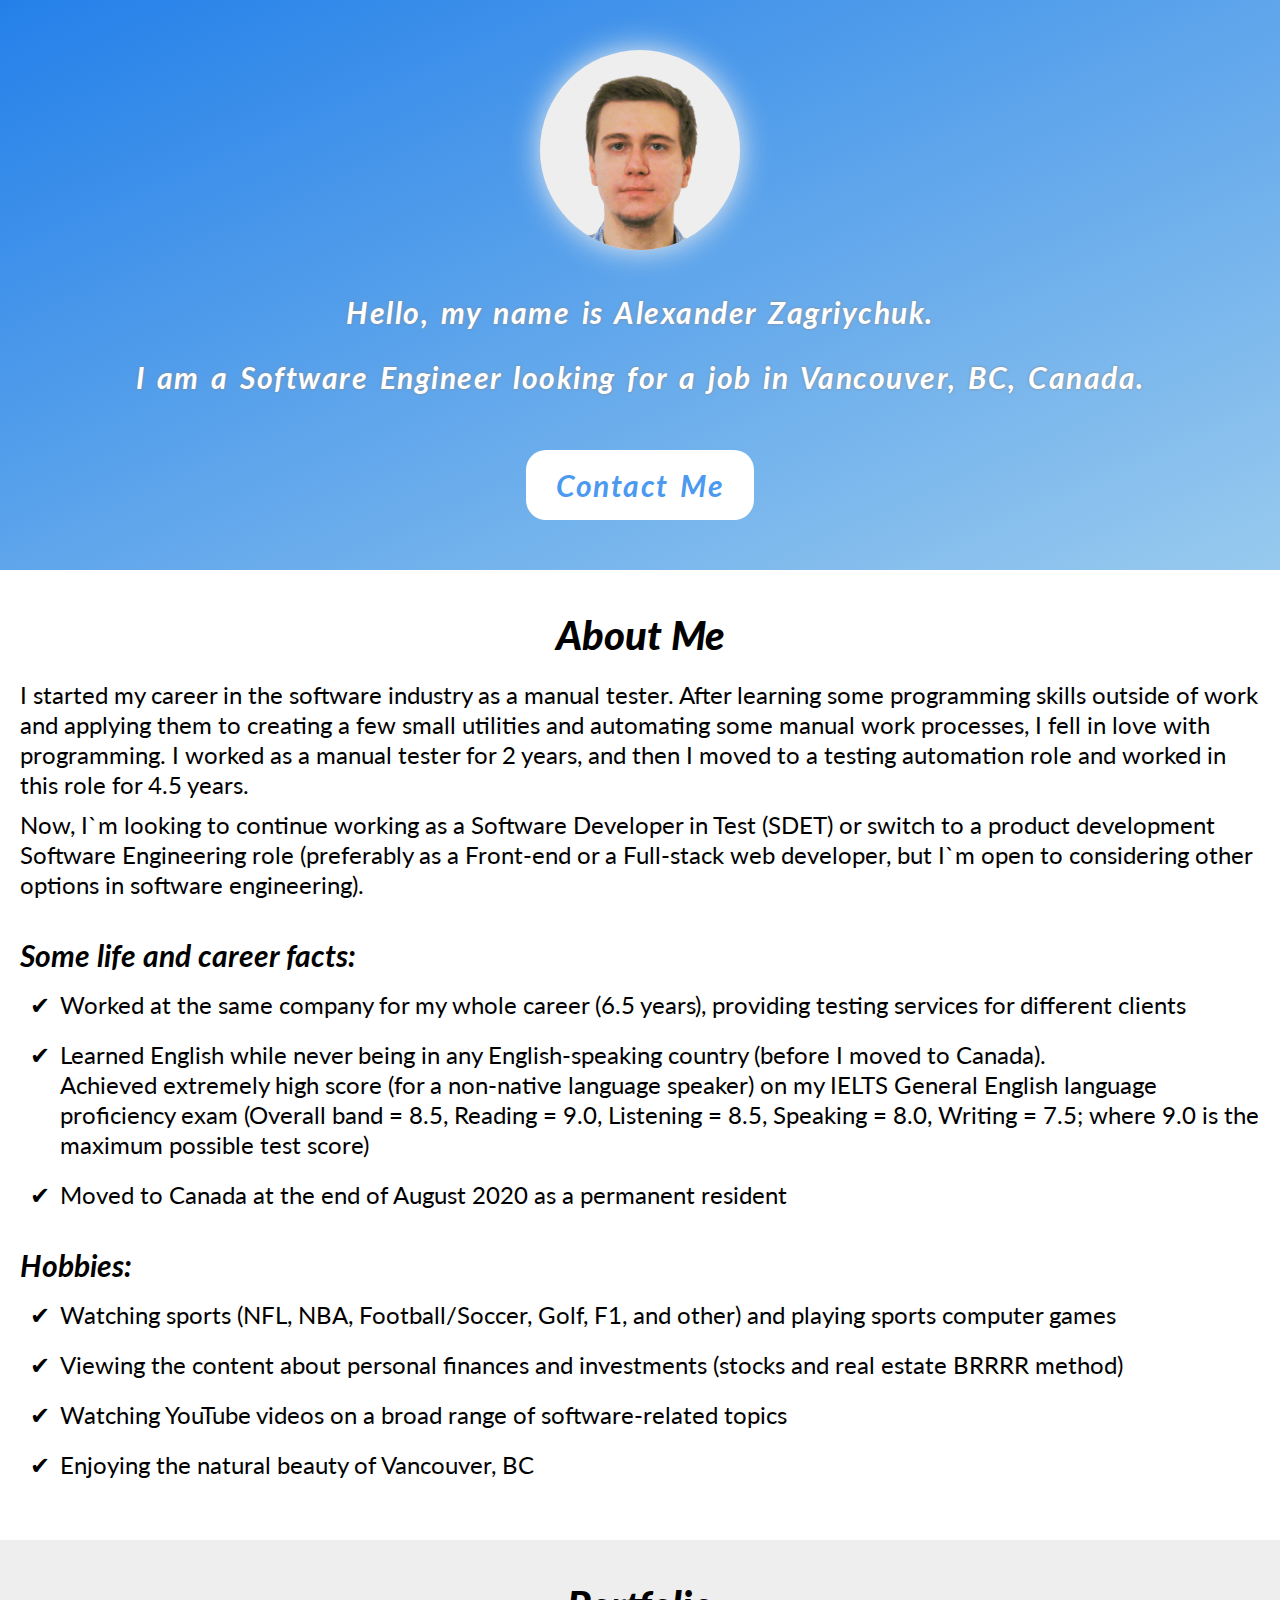
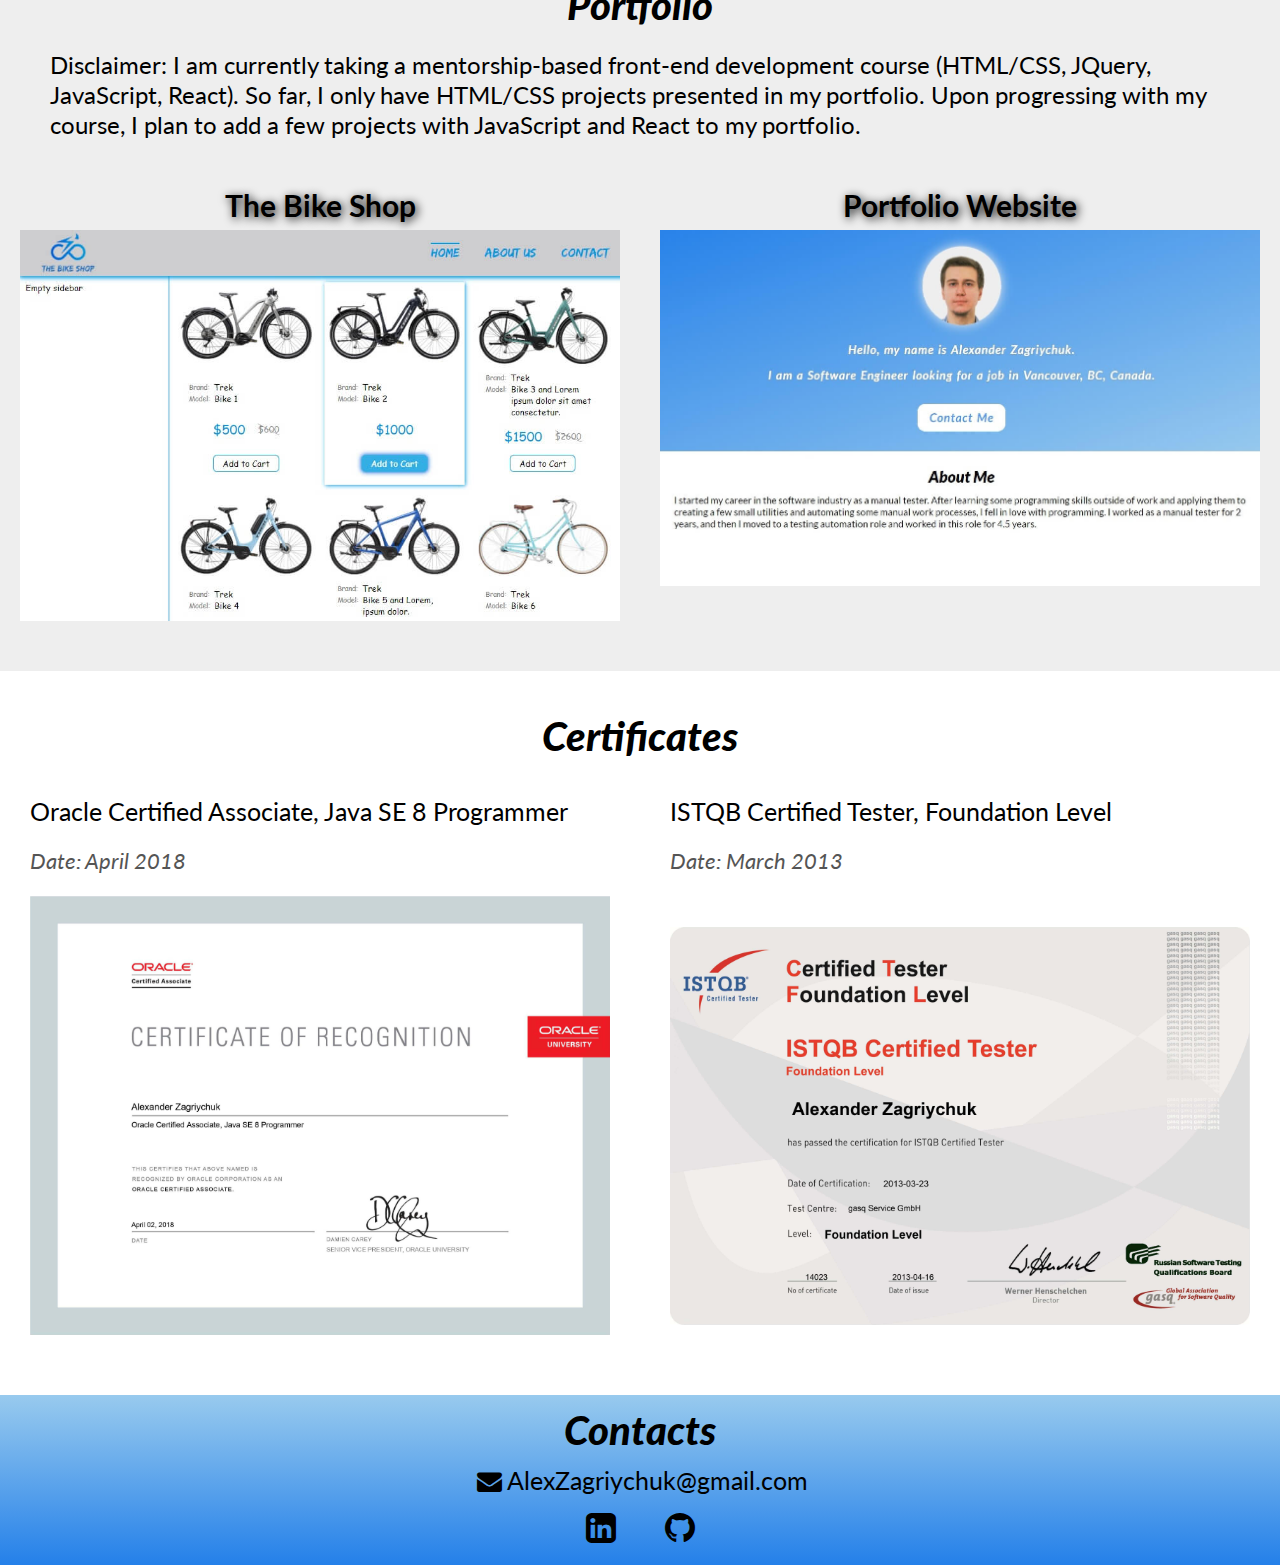
==== index.html @ 6fff1cd1 "small updates in the content and CSS" ====
<!DOCTYPE html>
<html lang="en">

<head>
  <meta charset="UTF-8">
  <meta name="viewport" content="width=device-width, initial-scale=1.0">
  <title>Alexander Zagriychuk - Software Engineer</title>
  <link rel="icon" type="image/png" href="./img/favicon.png">
  <link rel="stylesheet" href="./styles/normalize.css">
  <link rel="stylesheet" href="./fonts/font_awesome_selection/css/font_awesome_selection.css">
  <link rel="stylesheet" href="./styles/style.css">
</head>

<body>
  <header class="intro">
    <div class="wrapper flex-column-center">
      <div class="intro__photo">
        <img src="./img/my%20photo.png" alt="My Photo">
      </div>
      <div class="intro__desc">
        <p>Hello, my name is Alexander Zagriychuk.</p>
        <p>I am a Software Engineer looking for a job in Vancouver, BC, Canada.</p>
      </div>
      <a class="intro__contact-me" href="#contacts">Contact Me</a>
    </div>
  </header> <!-- /intro -->

  <section class="about-me">
    <div class="wrapper flex-column-center">
      <h2 class="about-me__title title">About Me</h2>
      <div class="about-me__text">
        <p>I started my career in the software industry as a manual tester. After learning some programming skills outside of work and applying them to creating a few small utilities and automating some manual work processes, I fell in love with programming. I worked as a manual tester for 2 years, and then I moved to a testing automation role and worked in this role for 4.5 years.</p>
        <p>Now, I`m looking to continue working as a Software Developer in Test (SDET) or switch to a product development Software Engineering role (preferably as a Front-end or a Full-stack web developer, but I`m open to considering other options in software engineering).</p>
      </div>
      <div class="about-me__facts">
        <h3 class="about-me__facts-title">Some life and career facts:</h3>
        <ul>
          <li>Worked at the same company for my whole career (6.5 years), providing testing services for different clients</li>
          <li>Learned English while never being in any English-speaking country (before I moved to Canada).<br>Achieved extremely high score (for a non-native language speaker) on my IELTS General English language proficiency exam (Overall band = 8.5, Reading = 9.0, Listening = 8.5, Speaking = 8.0, Writing = 7.5; where 9.0 is the maximum possible test score)</li>
          <li>Moved to Canada at the end of August 2020 as a permanent resident</li>
        </ul>
        <h3 class="about-me__facts-title">Hobbies:</h3>
        <ul>
          <li>Watching sports (NFL, NBA, Football/Soccer, Golf, F1, and other) and playing sports computer games</li>
          <li>Viewing the content about personal finances and investments (stocks and real estate BRRRR method)</li>
          <li>Watching YouTube videos on a broad range of software-related topics</li>
          <li>Enjoying the natural beauty of Vancouver, BC</li>
        </ul>
      </div>

    </div>
  </section> <!-- /about-me -->

  <section class="portfolio">
    <div class="wrapper flex-column-center">
      <h2 class="portfolio__title title">Portfolio</h2>
      <p class="portfolio__disclaimer">Disclaimer: I am currently taking a mentorship-based front-end development course (HTML/CSS, JQuery, JavaScript, React). So far, I only have HTML/CSS projects presented in my portfolio. Upon progressing with my course, I plan to add a few projects with JavaScript and React to my portfolio.</p>
      <ul class="portfolio__list">
        <li class="portfolio__project">
          <h3 class="portfolio__project-title">The Bike Shop</h3>
          <div class="portfolio__project-picture-and-info">
            <img class="portfolio__project-picture" src="./img/The%20Bike%20Shop%20project.jpg" alt="The Bike Shop project">
            <div class="portfolio__project-info">
              <div class="portfolio__project-description short-description">
                <p><span>Tech stack: HTML5, CSS3.</span> Responsive design was created by me from scratch. The website supports different browsers, including IE11.</p>
                <a class="portfolio__project-show-info project-show-more">Show more...</a>
              </div>
              <div class="portfolio__project-description full-description">
                <p>Tech stack: HTML5, CSS3</p>
                <ul>
                  <li>This responsive website was created using HTML5 and CSS3 only (except for the burger menu button in the mobile view) while trying to follow the BEM methodology.</li>
                  <li>The website supports different browsers, including IE11.</li>
                  <li>The website was designed by me from scratch (with the training task requiring 3 pages to be created: Home, About Us, and Contact), including the logo/favicon, which was designed in https://www.designevo.com/</li>
                </ul>
                <a class="portfolio__project-show-info project-show-less">Show less...</a>
              </div>
              <div class="portfolio__project-links">
                <a class="portfolio-project-link icon-desktop-1" href="./bikeshop/" target="_blank">Website</a>
                <a class="portfolio-project-link icon-github-circled" href="https://github.com/AlexZagriychuk/html-css/tree/master/Task_1.5_Create_Bike_shop_website" target="_blank">Github</a>
              </div>
            </div>
          </div>
        </li> <!-- /portfolio__project -->

        <li class="portfolio__project">
          <h3 class="portfolio__project-title">Portfolio Website</h3>
          <div class="portfolio__project-picture-and-info">
            <img class="portfolio__project-picture" src="./img/Portfolio.jpg" alt="Portfolio project">
            <div class="portfolio__project-info">
              <div class="portfolio__project-description short-description">
                <p><span>Tech stack: HTML5, CSS3, JavaScript.</span> Hosted the website on Netlify. Went through the problems with linking another website as a "subfolder" of the portfolio.</p>
                <a class="portfolio__project-show-info project-show-more">Show more...</a>
              </div>
              <div class="portfolio__project-description full-description">
                <p>Tech stack: HTML5, CSS3, JavaScript.</p>
                <ul>
                  <li>The portfolio website was created using HTML5, CSS3, and a little bit of JavaScript. Hosted the website on Netlify.</li>
                  <li>Faced with a problem when attempted to display another website (The Bike Shop) as a "subfolder" of the portfolio website ("alexzagriychuk.com/bikeshop/"). Solved it by using the Netlify "_redirects" file with splat option activated ("/bikeshop/*  https://.../:splat 200").</li>
                  <li>The second major problem I went through was that the "subfolder" website, opened by the URL without closing slash "/" ("alexzagriychuk.com/bikeshop"), would break after attempting to navigate to another page ("ABOUT US", "CONTACT"), because without the closing slash, all relative paths would try to get resources in the root page "alexzagriychuk.com/" rather than the current page "alexzagriychuk.com/bikeshop/". I created a workaround solution by adding the "Snippet injection" in the Netlify "Build & deploy" / "Post processing" section. This snippet adds JavaScript code before the end of the "head" section of the "subfolder" website`s index.html file. This code adds the slash at the end of the URL if the "subfolder" website was opened without the trailing slash in the URL.</li>
                </ul>
                <a class="portfolio__project-show-info project-show-less">Show less...</a>
              </div>
              <div class="portfolio__project-links">
                <a class="portfolio-project-link icon-github-circled" href="https://github.com/AlexZagriychuk/portfolio" target="_blank">Github</a>
              </div>
            </div>
          </div>
        </li> <!-- /portfolio__project -->
      </ul>
    </div>
  </section> <!-- /portfolio -->

  <section class="certificates">
    <div class="wrapper flex-column-center">
      <h2 class="certificates__title title">Certificates</h2>
      <ul class="certificates__list">
        <li>
          <a class="certificates__cert" href="./resources/certificates/Java%208%20Certificate.pdf" target="_blank">
            <div class="cert__desc">
              <h3 class="cert__title">Oracle Certified Associate, Java SE 8 Programmer</h3>
              <div class="cert__date">Date: April 2018</div>
            </div>
            <div class="cert__photo">
              <img src="./resources/certificates/Java%208%20Certificate.jpg" alt="Java SE 8 Programmer Certificate">
            </div>
          </a>
        </li>
        <li>
          <a class="certificates__cert" href="./resources/certificates/ISTQB%20Certificate.pdf" target="_blank">
            <div class="cert__desc">
              <h3 class="cert__title">ISTQB Certified Tester, Foundation Level</h3>
              <div class="cert__date">Date: March 2013</div>
            </div>
            <div class="cert__photo">
              <img src="./resources/certificates/ISTQB%20Certificate.jpg" alt="ISTQB Certificate">
            </div>
          </a>
        </li>
      </ul>
    </div>
  </section> <!-- /certificates -->

  <footer class="footer">
    <div class="wrapper flex-column-center">
      <h2 class="footer__title title">Contacts</h2>
      <div class="footer__icons footer__contacts" id="contacts">
        <ul>
          <li><span class="icon-mail-alt">AlexZagriychuk@gmail.com</span></li>
        </ul>
      </div>
      <div class="footer__icons footer__social">
        <ul>
          <li><a class="icon-linkedin-squared" href="https://www.linkedin.com/in/alexander-zagriychuk" target="_blank"></a></li>
          <li><a class="icon-github-circled" href="https://github.com/AlexZagriychuk" target="_blank"></a></li>
        </ul>
      </div>
    </div>
  </footer> <!-- /footer -->

  <script src="./scripts/main.js"></script>
</body>

</html>
---- fonts/font_awesome_selection/css/font_awesome_selection.css ----
@font-face {
  font-family: 'font_awesome_selection';
  src: url('../font/font_awesome_selection.eot?64844035');
  src: url('../font/font_awesome_selection.eot?64844035#iefix') format('embedded-opentype'),
       url('../font/font_awesome_selection.woff2?64844035') format('woff2'),
       url('../font/font_awesome_selection.woff?64844035') format('woff'),
       url('../font/font_awesome_selection.ttf?64844035') format('truetype'),
       url('../font/font_awesome_selection.svg?64844035#font_awesome_selection') format('svg');
  font-weight: normal;
  font-style: normal;
}
/* Chrome hack: SVG is rendered more smooth in Windozze. 100% magic, uncomment if you need it. */
/* Note, that will break hinting! In other OS-es font will be not as sharp as it could be */
/*
@media screen and (-webkit-min-device-pixel-ratio:0) {
  @font-face {
    font-family: 'font_awesome_selection';
    src: url('../font/font_awesome_selection.svg?64844035#font_awesome_selection') format('svg');
  }
}
*/
 
 [class^="icon-"]:before, [class*=" icon-"]:before {
  font-family: "font_awesome_selection";
  font-style: normal;
  font-weight: normal;
  speak: never;
 
  display: inline-block;
  text-decoration: inherit;
  width: 1em;
  margin-right: .2em;
  text-align: center;
  /* opacity: .8; */
 
  /* For safety - reset parent styles, that can break glyph codes*/
  font-variant: normal;
  text-transform: none;
 
  /* fix buttons height, for twitter bootstrap */
  line-height: 1em;
 
  /* Animation center compensation - margins should be symmetric */
  /* remove if not needed */
  margin-left: .2em;
 
  /* you can be more comfortable with increased icons size */
  /* font-size: 120%; */
 
  /* Font smoothing. That was taken from TWBS */
  -webkit-font-smoothing: antialiased;
  -moz-osx-font-smoothing: grayscale;
 
  /* Uncomment for 3D effect */
  /* text-shadow: 1px 1px 1px rgba(127, 127, 127, 0.3); */
}
 
.icon-desktop:before { content: '\e800'; } /* '' */
.icon-location:before { content: '\e801'; } /* '' */
.icon-website:before { content: '\e802'; } /* '' */
.icon-github-circled:before { content: '\f09b'; } /* '' */
.icon-mail-alt:before { content: '\f0e0'; } /* '' */
.icon-doc-text:before { content: '\f0f6'; } /* '' */
.icon-desktop-1:before { content: '\f108'; } /* '' */
.icon-doc-text-inv:before { content: '\f15c'; } /* '' */
.icon-skype:before { content: '\f17e'; } /* '' */
.icon-file-pdf:before { content: '\f1c1'; } /* '' */
.icon-file-word:before { content: '\f1c2'; } /* '' */
.icon-git-squared:before { content: '\f1d2'; } /* '' */
.icon-github-squared:before { content: '\f300'; } /* '' */
.icon-linkedin-squared:before { content: '\f30c'; } /* '' */
---- styles/style.css ----
@import url("https://fonts.googleapis.com/css2?family=Lato:ital,wght@0,300;0,400;0,700;0,900;1,300;1,400;1,700;1,900&display=swap");

body {
  font-family: "Lato", sans-serif;
  font-size: 24px;
  line-height: 1.25em;
}

.wrapper {
  margin: 0 auto;
  max-width: 1500px;
  padding: 0 20px;
}

.title {
  font-size: 40px;
  font-style: italic;
  font-weight: 900;
}

.flex-column-center {
  display: flex;
  flex-direction: column;
  align-items: center;
}

section:nth-child(2n) {
  background-color: #fff;
}

section:nth-child(2n + 1) {
  background-color: #eee;
}

/*----------------------------------
---------       intro      ---------
------------------------------------*/
.intro {
  background: linear-gradient(to bottom right, #2480e9, #98caee);
  padding: 50px 0;
}

.intro__photo {
  background-color: #eee;
  border-radius: 50%;
  box-shadow: 0 0 30px 0px #eee;
  margin: 0 auto;
  height: 200px;
  width: 200px;
}

.intro__photo img {
  border-radius: 50%;
  object-fit: contain;
  width: 100%;
}

.intro__desc {
  color: #fff;
  font-size: 30px;
  font-style: italic;
  font-weight: 700;
  text-align: center;
  text-shadow: 0px 0px 3px #888;
  letter-spacing: 0.05em;
  line-height: 1.5em;
  word-spacing: 0.1em;
  margin-top: 20px;
}

.intro__desc p {
  margin-top: 20px;
}

.intro__contact-me {
  background-color: #fff;
  border-radius: 20px;
  color: #4c99f0;
  font-size: 30px;
  font-style: italic;
  font-weight: 700;
  letter-spacing: 0.05em;
  word-spacing: 0.1em;
  margin-top: 50px;
  padding: 20px 30px;
  transition: color 0.2s, background-color 0.2s, box-shadow 0.2s;
}

.intro__contact-me:hover,
.intro__contact-me:focus {
  background-color: #2480e9;
  box-shadow: 2px 2px 10px 0 #2480e9;
  color: #fff;
  transition: color 0.2s, background-color 0.2s, box-shadow 0.2s;
}

/*----------------------------------
-------       about-me      --------
------------------------------------*/
.about-me {
  padding: 50px 0;
}

.about-me__text {
  align-self: flex-start;
  margin-top: 30px;
}

.about-me__text p {
  margin-bottom: 10px;
}

.about-me__facts-title {
  margin: 30px 0 10px;
  font-size: 30px;
  font-weight: 700;
  font-style: italic;
}

.about-me__facts li {
  padding: 10px 0 10px 40px;
  position: relative;
}

.about-me__facts li:before {
  content: "\2714\0020";
  position: absolute;
  left: 10px;
}

/*----------------------------------
--------      portfolio     --------
------------------------------------*/
.portfolio {
  padding: 50px 0;
}

.portfolio__disclaimer {
  margin: 30px 30px 0;
}

.portfolio__list {
  display: flex;
  flex-wrap: wrap;
  justify-content: center;
  width: 100%;
}

.portfolio__project {
  display: flex;
  flex-direction: column;
  flex-wrap: wrap;
  width: calc(50% - 20px); /* must be calc( 50% - [.portfolio__project:nth-child(2n)].margin-left / 2 ) */
  margin-top: 40px;
  overflow: hidden;
  position: relative;
  transition: border-color 0.5s, box-shadow 0.5s, transform 1s;
}

.portfolio__project:nth-child(2n) {
  margin-left: 40px;
}

.portfolio__project:hover,
.portfolio__project:focus {
  border-color: #2480e9;
  box-shadow: 0 0 10px 2px #2480e9;
  transition: border-color 0.5s, box-shadow 0.5s, transform 1s;
  transform: scale(1.05);
}

.portfolio__project-title {
  font-size: 30px;
  font-weight: 700;
  padding: 10px;
  text-align: center;
  text-shadow: 2px 2px 10px #000;
  transition: color 0.5s, text-shadow 0.5s, transform 0.5s;
}

.portfolio__project:hover .portfolio__project-title {
  color: #2480e9;
  text-shadow: 2px 2px 10px #2480e9;
  transition: color 0.5s, text-shadow 0.5s, transform 0.5s;
}

.portfolio__project-picture-and-info {
  position: relative;
  flex-grow: 1;
}

.portfolio__project-picture {
  width: 100%;
}

.portfolio__project-info {
  position: absolute;
  bottom: 0;
  display: flex;
  flex-wrap: wrap;
  align-items: center;
  justify-content: center;
  background-color: #aaa;
  height: 0;
  min-height: 0;
  overflow: hidden;
  transition: height 1s, min-height 1s;
  width: 100%;
}

.portfolio__project:hover .portfolio__project-info {
  height: 30%;
  min-height: 160px;
  transition: height 1s, min-height 1s;
}

.portfolio__project:hover .portfolio__project-info.show-full-description {
  height: 100%;
  overflow-y: auto;
  transition: height 1s, min-height 1s;
}

.portfolio__project-description {
  font-size: 18px;
  width: 100%;
  padding: 5px 10px;
}

.portfolio__project-info .short-description,
.portfolio__project-info.show-full-description .full-description {
  display: block;
}

.portfolio__project-info .full-description,
.portfolio__project-info.show-full-description .short-description {
  display: none;
}

.full-description p,
.short-description p span {
  font-size: 20px;
  font-weight: 700;
  font-style: italic;
}

.full-description li {
  list-style: square;
  margin-left: 20px;
}

.portfolio__project-description > * {
  display: inline;
}

.portfolio__project-description a {
  color: #1e72d1;
  cursor: pointer;
  font-size: 20px;
  font-weight: 900;
}

.portfolio__project-description a:hover,
.portfolio__project-description a:focus {
  color: #1841b1;
}

.portfolio__project-links {
  margin-bottom: 10px;
}

.portfolio-project-link {
  color: #fff;
  font-weight: 700;
  font-style: italic;
  transition: color 0.2s;
}

.portfolio-project-link:hover,
.portfolio-project-link:focus {
  color: #2480e9;
  transition: color 0.2s;
}

.portfolio-project-link + .portfolio-project-link {
  margin-left: 50px;
}

/*----------------------------------
------      certificates     -------
------------------------------------*/
.certificates {
  padding: 50px 0;
}

.certificates__list {
  display: flex;
  flex-wrap: wrap;
  align-content: stretch;
}

.certificates__list li {
  margin-top: 30px;
  width: calc(50% - 20px); /* must be calc( 50% - [.certificates__list li:nth-child(2n)].margin-left / 2 ) */
}

.certificates__list li:nth-child(2n) {
  margin-left: 40px;
}

.certificates__cert {
  border-radius: 20px;
  display: flex;
  flex-wrap: wrap;
  align-items: flex-start;
  height: 100%;
  padding: 10px;
  transition: border-color 0.2s, box-shadow 0.2s;
}

.certificates__cert:hover,
.certificates__cert:focus {
  border-color: #2480e9;
  box-shadow: 0px 0px 10px 0 #2480e9;
  transition: border-color 0.2s, box-shadow 0.2s;
}

.cert__title {
  color: #000;
  font-size: 25px;
  margin: 5px 0;
}

.cert__date {
  color: #555;
  font-size: 22px;
  font-style: italic;
  margin: 20px 0;
}

.cert__photo {
  margin: auto 0;
}

.cert__photo img {
  width: 100%;
  object-fit: contain;
}

/*----------------------------------
---------      footer     ----------
------------------------------------*/
.footer {
  background: linear-gradient(to bottom, #98caee, #2480e9);
  font-size: 25px;
  padding: 20px 0 20px;
}

.footer__icons ul {
  display: flex;
  flex-flow: row wrap;
  justify-content: center;
  margin-top: 15px;
}

.footer__contacts li {
  text-align: center;
  margin-top: 5px;
  width: 100%;
}

.footer__social li {
  margin-left: 30px;
}

.footer__social li:first-child {
  margin-left: 0;
}

.footer__icons i,
.footer__icons a {
  color: #000;
  cursor: pointer;
  font-size: 35px;
  transition: color 0.2s, text-shadow 0.2s;
}

.footer__icons i:hover,
.footer__icons a:hover,
.footer__icons i:focus,
.footer__icons a:focus {
  color: #eee;
  text-shadow: 0 0 20px #0d519e;
  transition: color 0.2s, text-shadow 0.2s;
}

/*----------------------------------
---------      media      ----------
------------------------------------*/
@media (max-width: 1024px) {
  .portfolio__disclaimer {
    margin: 30px 0 0;
  }

  .portfolio__project {
    display: block;
    width: 95%;
  }

  .portfolio__project:nth-child(2n) {
    margin-left: 0;
  }

  .portfolio__project:hover .portfolio__project-info {
    height: 20%;
  }
}

@media (max-width: 767px) {
  .portfolio__project-info {
    position: relative;
    height: auto;
  }

  .portfolio__project:hover .portfolio__project-info {
    height: auto;
    min-height: 0;
  }

  .portfolio__project:hover .portfolio__project-info.show-full-description {
    height: auto;
  }

  .certificates__list li {
    width: 100%;
  }

  .certificates__list li:nth-child(2n) {
    margin-left: 0;
  }
}
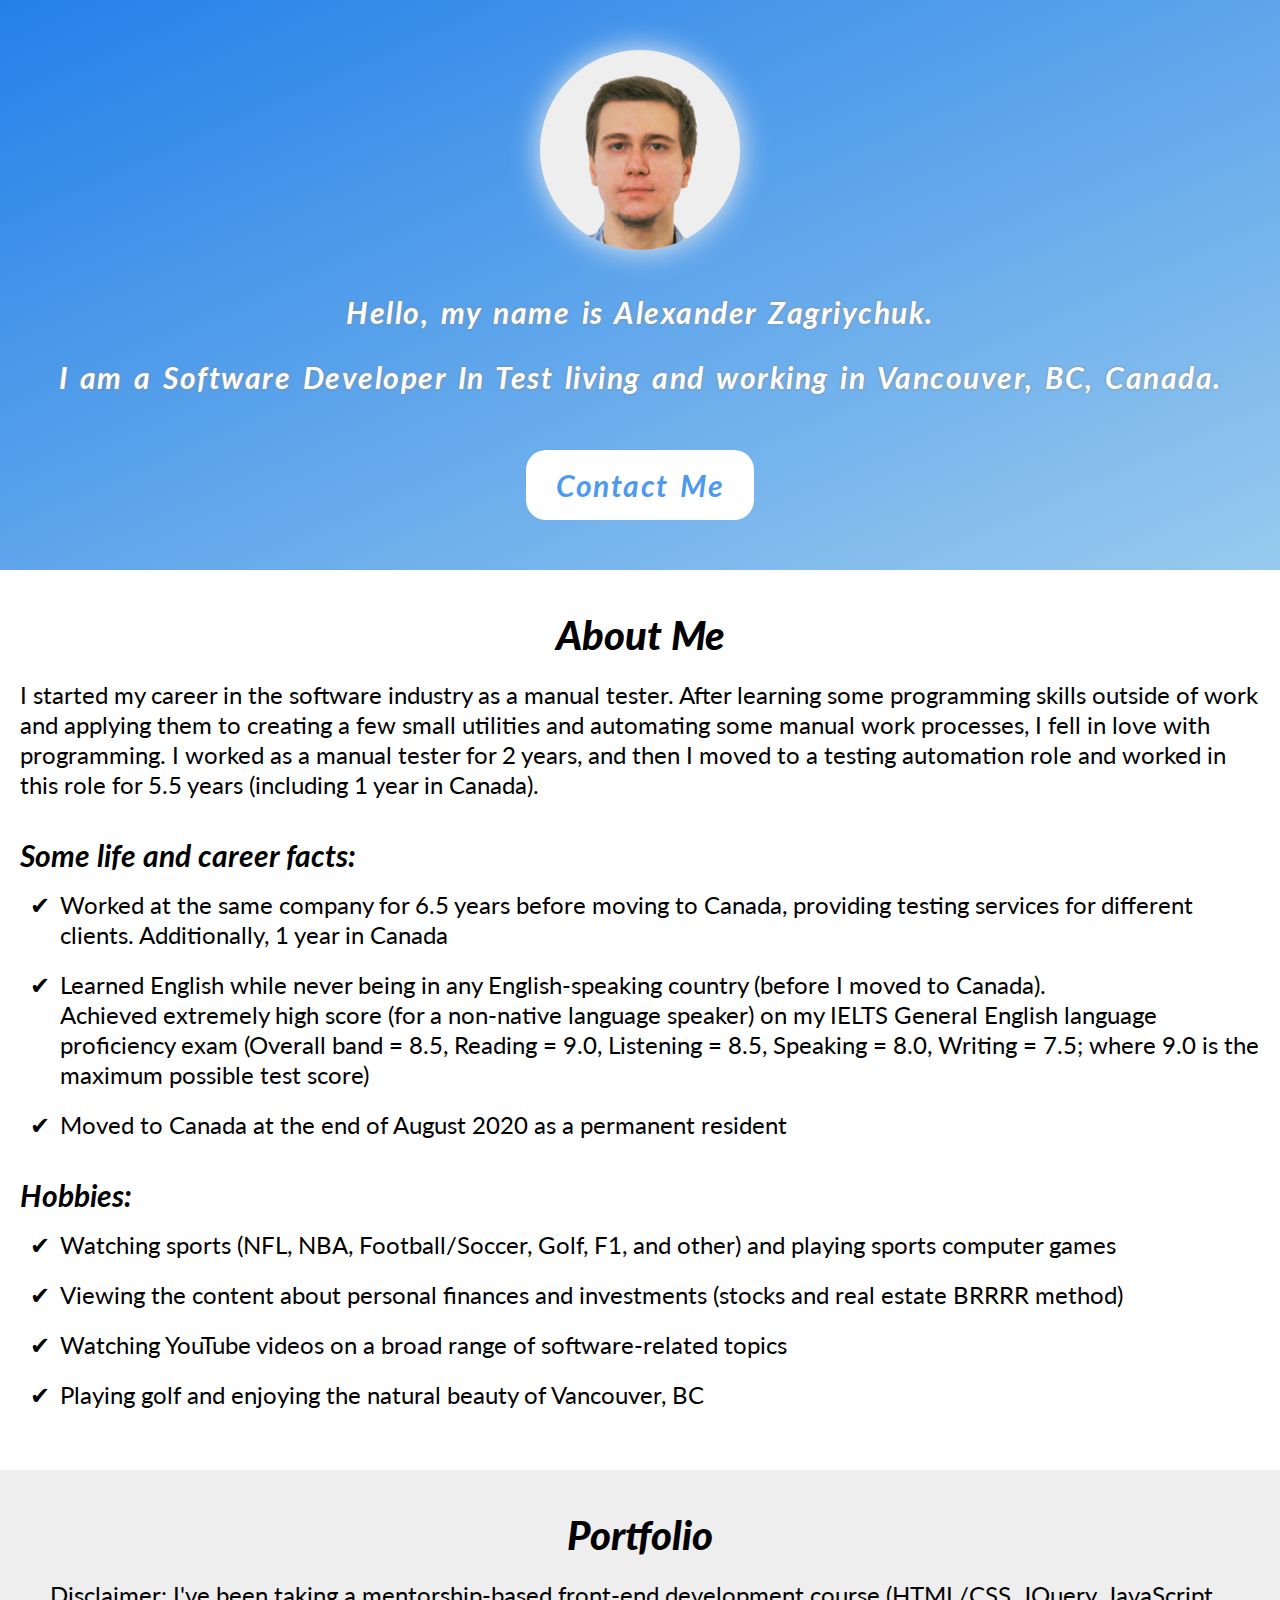
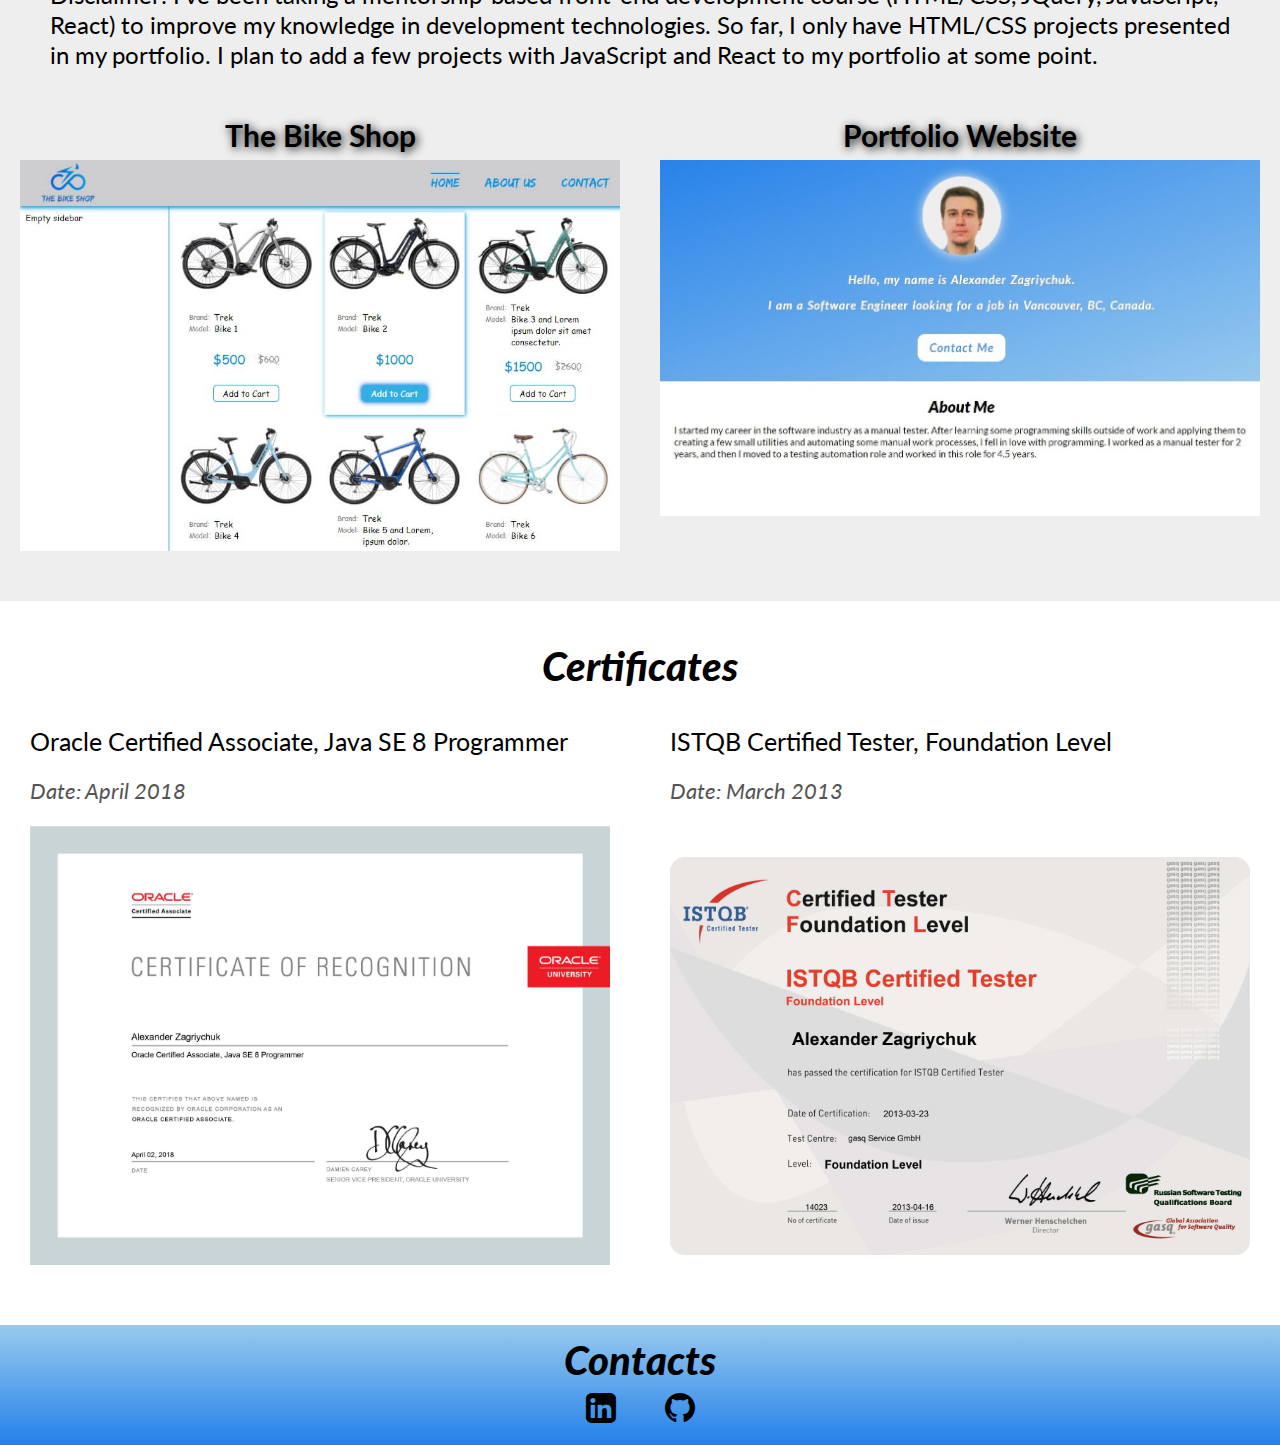
==== commit 522863fc: "Updates related to the work in Canada and removing the old info that I'm looking for a job" ====
--- a/index.html
+++ b/index.html
@@ -19,7 +19,7 @@
       </div>
       <div class="intro__desc">
         <p>Hello, my name is Alexander Zagriychuk.</p>
-        <p>I am a Software Engineer looking for a job in Vancouver, BC, Canada.</p>
+        <p>I am a Software Developer In Test living and working in Vancouver, BC, Canada.</p>
       </div>
       <a class="intro__contact-me" href="#contacts">Contact Me</a>
     </div>
@@ -29,13 +29,12 @@
     <div class="wrapper flex-column-center">
       <h2 class="about-me__title title">About Me</h2>
       <div class="about-me__text">
-        <p>I started my career in the software industry as a manual tester. After learning some programming skills outside of work and applying them to creating a few small utilities and automating some manual work processes, I fell in love with programming. I worked as a manual tester for 2 years, and then I moved to a testing automation role and worked in this role for 4.5 years.</p>
-        <p>Now, I`m looking to continue working as a Software Developer in Test (SDET) or switch to a product development Software Engineering role (preferably as a Front-end or a Full-stack web developer, but I`m open to considering other options in software engineering).</p>
+        <p>I started my career in the software industry as a manual tester. After learning some programming skills outside of work and applying them to creating a few small utilities and automating some manual work processes, I fell in love with programming. I worked as a manual tester for 2 years, and then I moved to a testing automation role and worked in this role for 5.5 years (including 1 year in Canada).</p>
       </div>
       <div class="about-me__facts">
         <h3 class="about-me__facts-title">Some life and career facts:</h3>
         <ul>
-          <li>Worked at the same company for my whole career (6.5 years), providing testing services for different clients</li>
+          <li>Worked at the same company for 6.5 years before moving to Canada, providing testing services for different clients. Additionally, 1 year in Canada</li>
           <li>Learned English while never being in any English-speaking country (before I moved to Canada).<br>Achieved extremely high score (for a non-native language speaker) on my IELTS General English language proficiency exam (Overall band = 8.5, Reading = 9.0, Listening = 8.5, Speaking = 8.0, Writing = 7.5; where 9.0 is the maximum possible test score)</li>
           <li>Moved to Canada at the end of August 2020 as a permanent resident</li>
         </ul>
@@ -44,7 +43,7 @@
           <li>Watching sports (NFL, NBA, Football/Soccer, Golf, F1, and other) and playing sports computer games</li>
           <li>Viewing the content about personal finances and investments (stocks and real estate BRRRR method)</li>
           <li>Watching YouTube videos on a broad range of software-related topics</li>
-          <li>Enjoying the natural beauty of Vancouver, BC</li>
+          <li>Playing golf and enjoying the natural beauty of Vancouver, BC</li>
         </ul>
       </div>
 
@@ -54,7 +53,7 @@
   <section class="portfolio">
     <div class="wrapper flex-column-center">
       <h2 class="portfolio__title title">Portfolio</h2>
-      <p class="portfolio__disclaimer">Disclaimer: I am currently taking a mentorship-based front-end development course (HTML/CSS, JQuery, JavaScript, React). So far, I only have HTML/CSS projects presented in my portfolio. Upon progressing with my course, I plan to add a few projects with JavaScript and React to my portfolio.</p>
+      <p class="portfolio__disclaimer">Disclaimer: I've been taking a mentorship-based front-end development course (HTML/CSS, JQuery, JavaScript, React) to improve my knowledge in development technologies. So far, I only have HTML/CSS projects presented in my portfolio. I plan to add a few projects with JavaScript and React to my portfolio at some point.</p>
       <ul class="portfolio__list">
         <li class="portfolio__project">
           <h3 class="portfolio__project-title">The Bike Shop</h3>
@@ -142,12 +141,7 @@
 
   <footer class="footer">
     <div class="wrapper flex-column-center">
-      <h2 class="footer__title title">Contacts</h2>
-      <div class="footer__icons footer__contacts" id="contacts">
-        <ul>
-          <li><span class="icon-mail-alt">AlexZagriychuk@gmail.com</span></li>
-        </ul>
-      </div>
+      <h2 class="footer__title title" id="contacts">Contacts</h2>
       <div class="footer__icons footer__social">
         <ul>
           <li><a class="icon-linkedin-squared" href="https://www.linkedin.com/in/alexander-zagriychuk" target="_blank"></a></li>
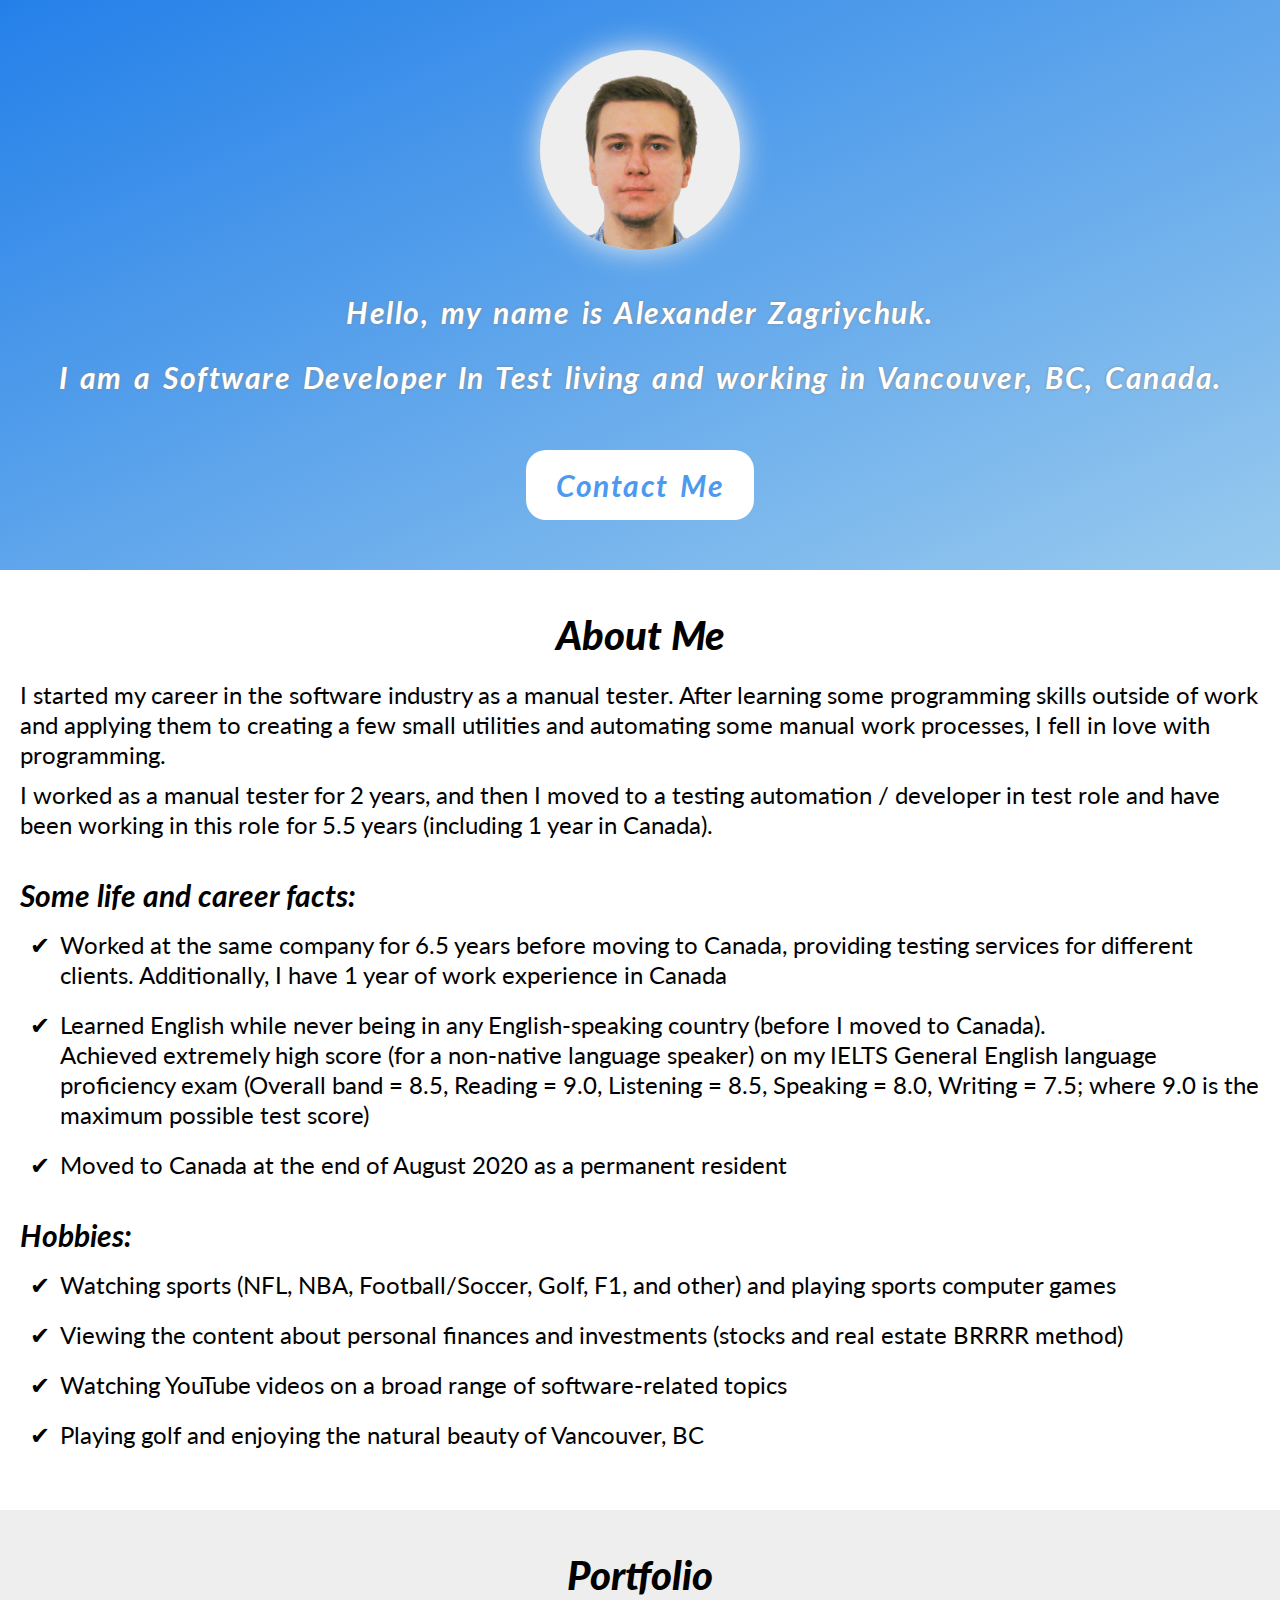
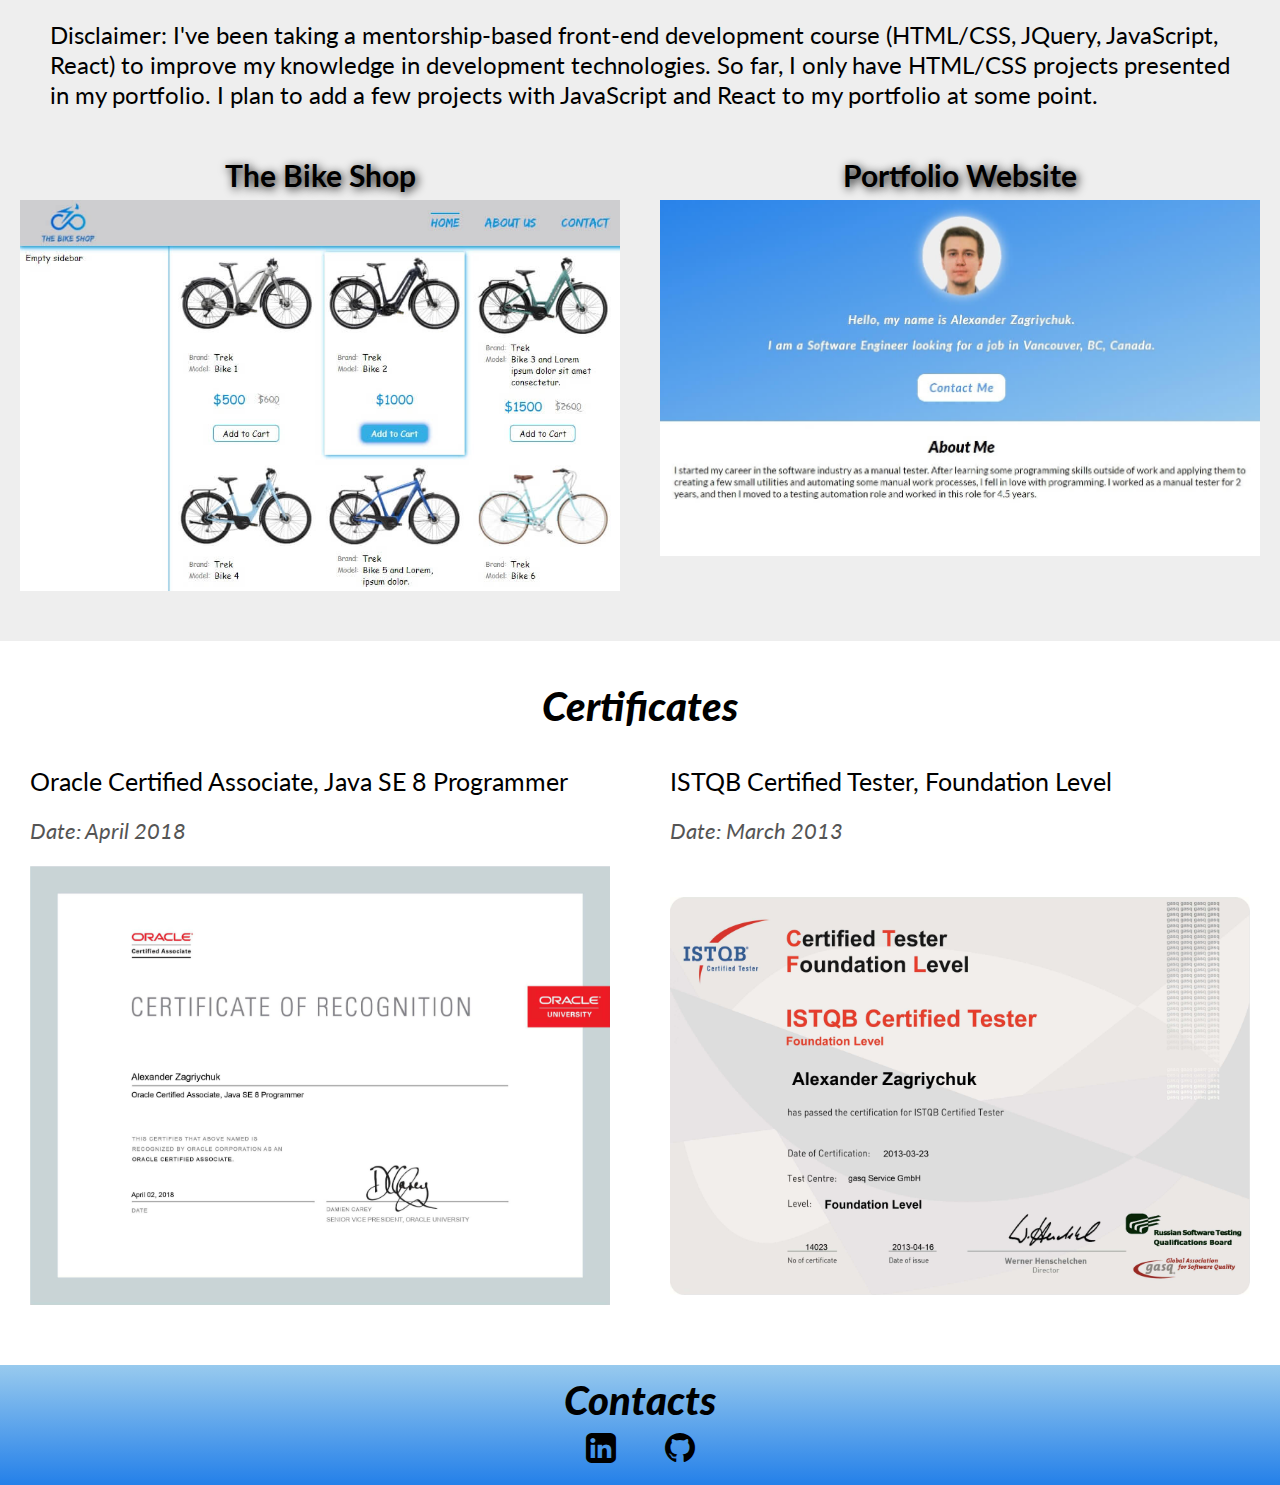
==== commit aace3172: "Updates related to the work in Canada and removing the old info that I'm looking for a job" ====
--- a/index.html
+++ b/index.html
@@ -29,12 +29,13 @@
     <div class="wrapper flex-column-center">
       <h2 class="about-me__title title">About Me</h2>
       <div class="about-me__text">
-        <p>I started my career in the software industry as a manual tester. After learning some programming skills outside of work and applying them to creating a few small utilities and automating some manual work processes, I fell in love with programming. I worked as a manual tester for 2 years, and then I moved to a testing automation role and worked in this role for 5.5 years (including 1 year in Canada).</p>
+        <p>I started my career in the software industry as a manual tester. After learning some programming skills outside of work and applying them to creating a few small utilities and automating some manual work processes, I fell in love with programming.</p>
+        <p>I worked as a manual tester for 2 years, and then I moved to a testing automation / developer in test role and have been working in this role for 5.5 years (including 1 year in Canada).</p>
       </div>
       <div class="about-me__facts">
         <h3 class="about-me__facts-title">Some life and career facts:</h3>
         <ul>
-          <li>Worked at the same company for 6.5 years before moving to Canada, providing testing services for different clients. Additionally, 1 year in Canada</li>
+          <li>Worked at the same company for 6.5 years before moving to Canada, providing testing services for different clients. Additionally, I have 1 year of work experience in Canada</li>
           <li>Learned English while never being in any English-speaking country (before I moved to Canada).<br>Achieved extremely high score (for a non-native language speaker) on my IELTS General English language proficiency exam (Overall band = 8.5, Reading = 9.0, Listening = 8.5, Speaking = 8.0, Writing = 7.5; where 9.0 is the maximum possible test score)</li>
           <li>Moved to Canada at the end of August 2020 as a permanent resident</li>
         </ul>
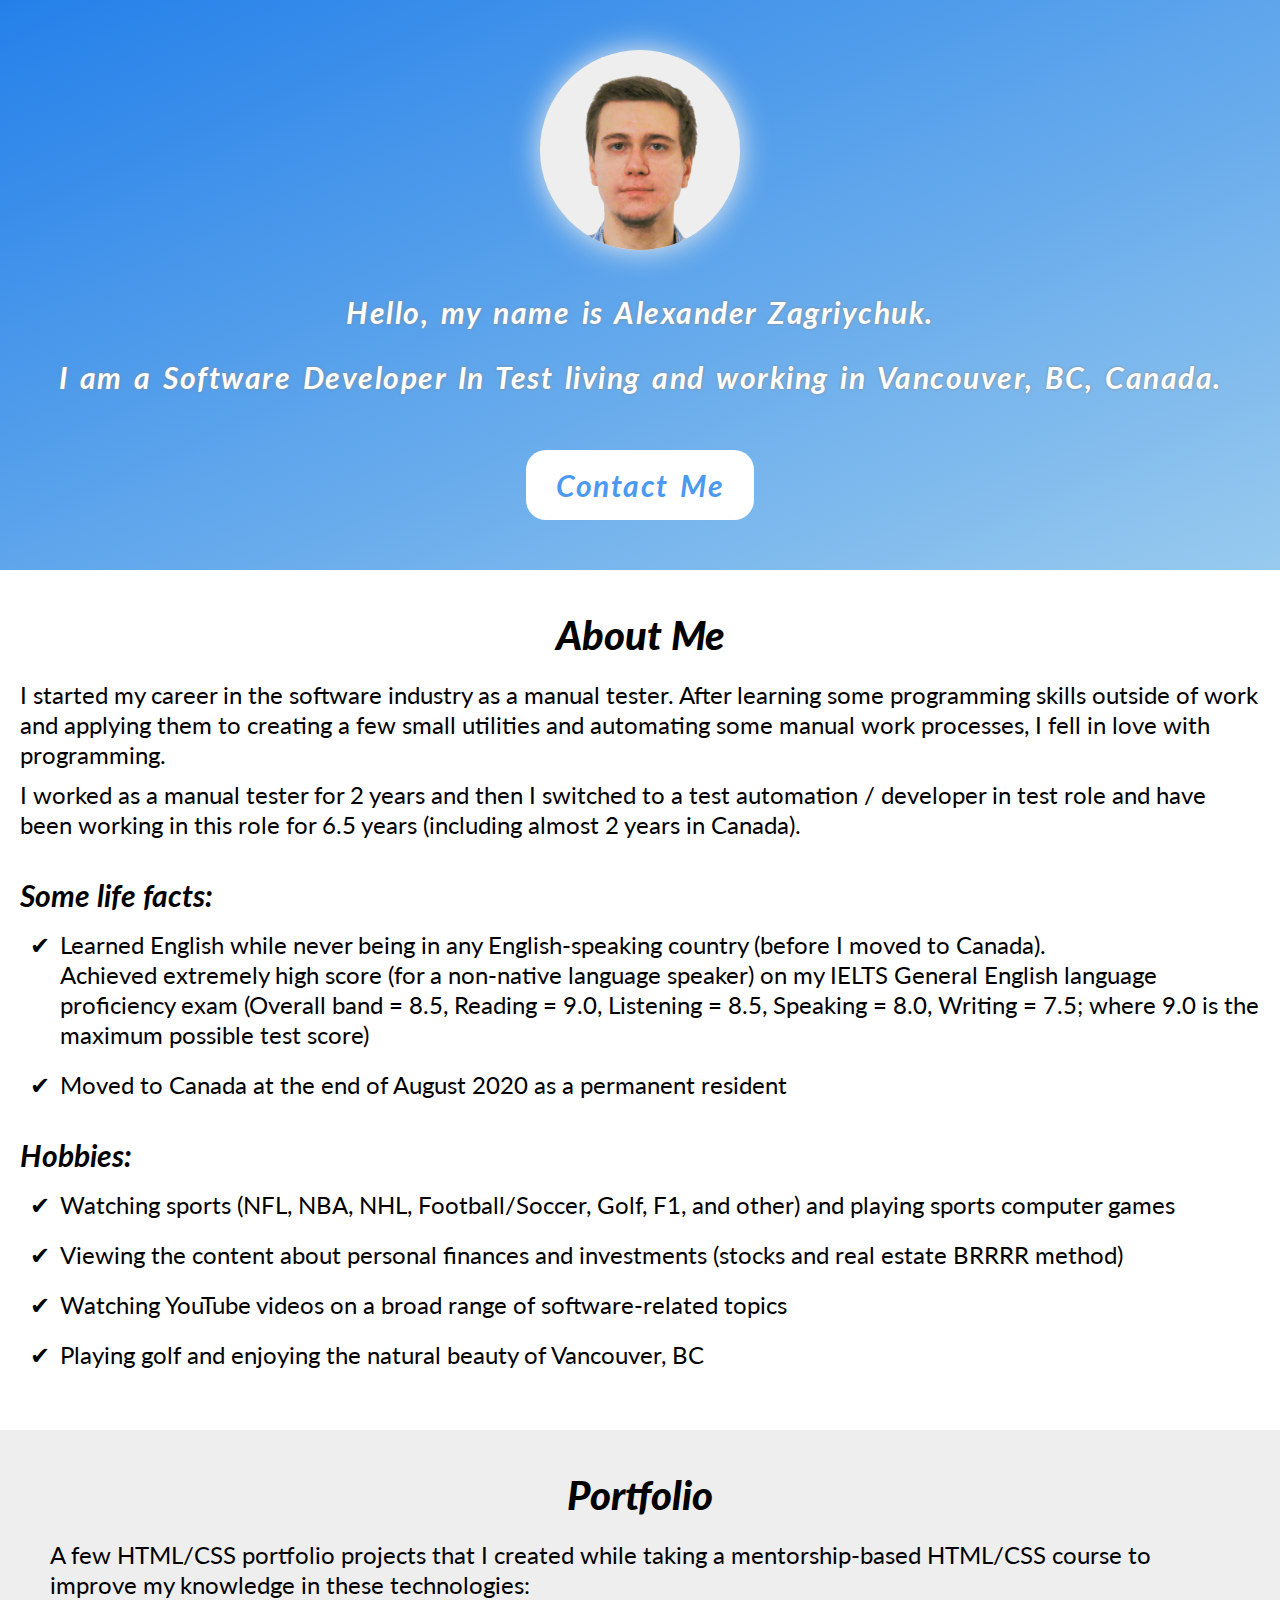
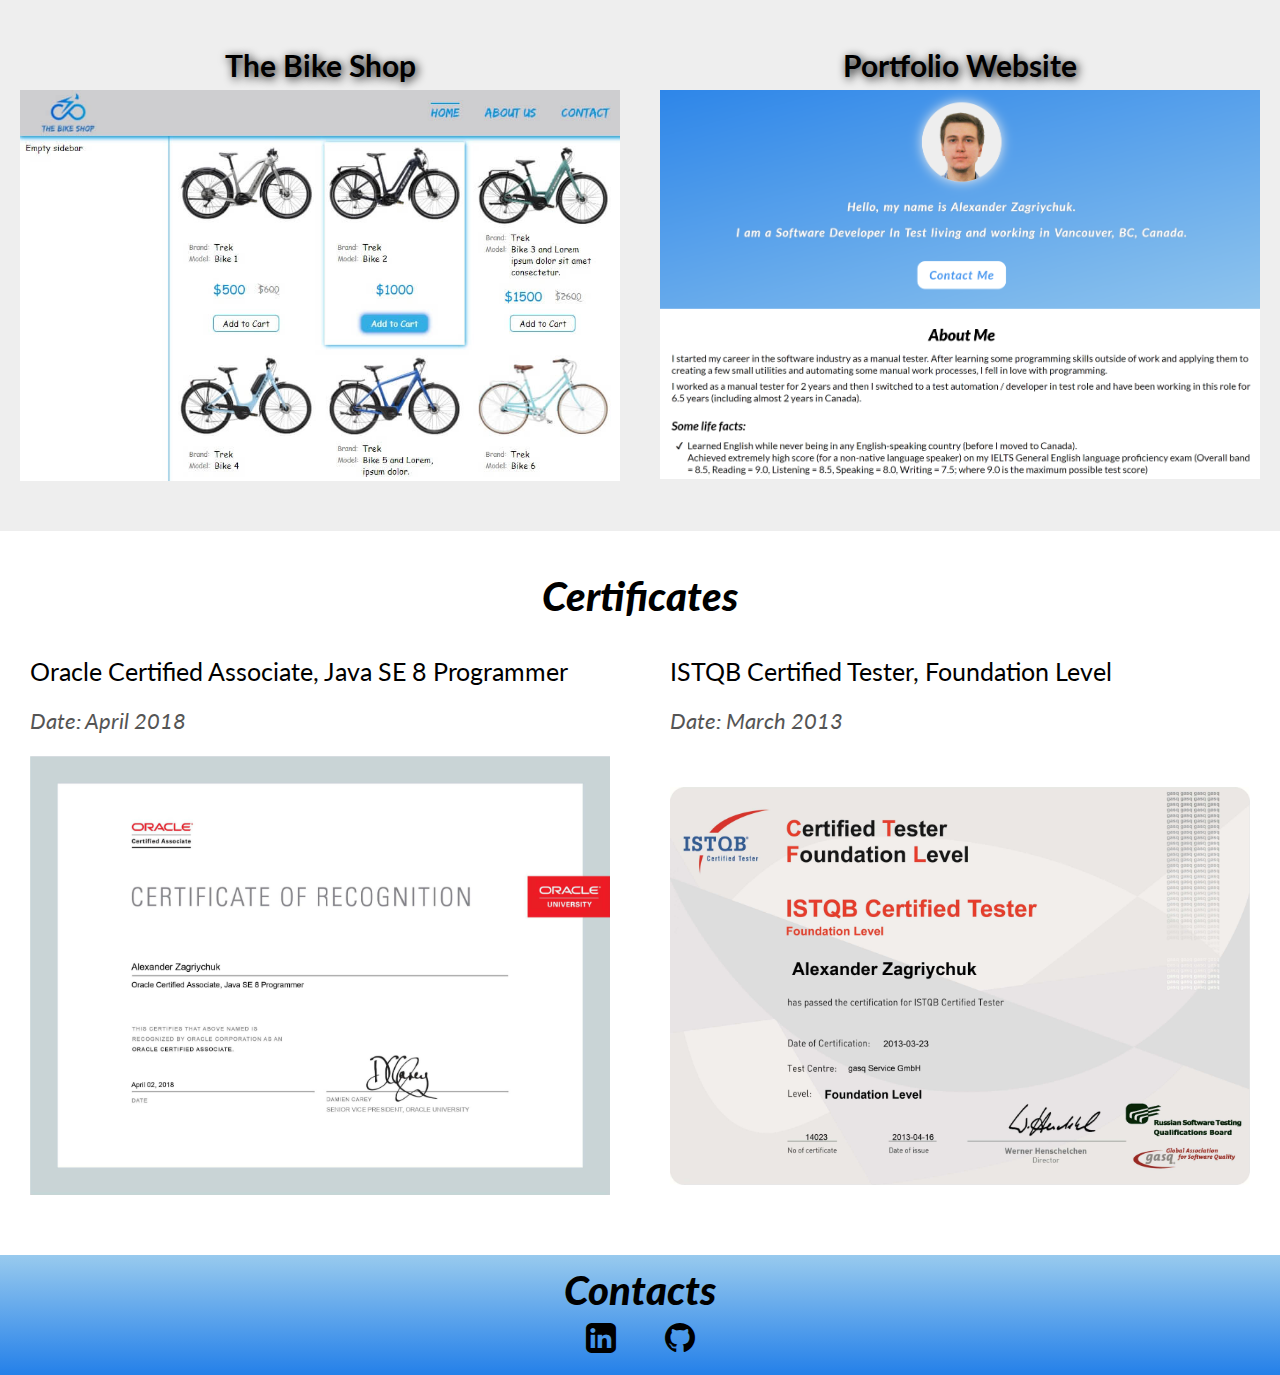
==== commit 818b5ffd: "Updated the portfolio site info and portfolio pic" ====
--- a/index.html
+++ b/index.html
@@ -30,18 +30,19 @@
       <h2 class="about-me__title title">About Me</h2>
       <div class="about-me__text">
         <p>I started my career in the software industry as a manual tester. After learning some programming skills outside of work and applying them to creating a few small utilities and automating some manual work processes, I fell in love with programming.</p>
-        <p>I worked as a manual tester for 2 years, and then I moved to a testing automation / developer in test role and have been working in this role for 5.5 years (including 1 year in Canada).</p>
+        <p>I worked as a manual tester for 2 years and then I switched to a test automation / developer in test role and have been working in this role for 6.5 years (including almost 2 years in Canada).</p>
       </div>
       <div class="about-me__facts">
-        <h3 class="about-me__facts-title">Some life and career facts:</h3>
+        <h3 class="about-me__facts-title">Some life facts:</h3>
         <ul>
-          <li>Worked at the same company for 6.5 years before moving to Canada, providing testing services for different clients. Additionally, I have 1 year of work experience in Canada</li>
-          <li>Learned English while never being in any English-speaking country (before I moved to Canada).<br>Achieved extremely high score (for a non-native language speaker) on my IELTS General English language proficiency exam (Overall band = 8.5, Reading = 9.0, Listening = 8.5, Speaking = 8.0, Writing = 7.5; where 9.0 is the maximum possible test score)</li>
+          <li>Learned English while never being in any English-speaking country (before I moved to Canada).<br>
+              Achieved extremely high score (for a non-native language speaker) on my IELTS General English language proficiency exam (Overall band = 8.5, Reading = 9.0, Listening = 8.5, Speaking = 8.0, Writing = 7.5; where 9.0 is the maximum possible test score)
+          </li>
           <li>Moved to Canada at the end of August 2020 as a permanent resident</li>
         </ul>
         <h3 class="about-me__facts-title">Hobbies:</h3>
         <ul>
-          <li>Watching sports (NFL, NBA, Football/Soccer, Golf, F1, and other) and playing sports computer games</li>
+          <li>Watching sports (NFL, NBA, NHL, Football/Soccer, Golf, F1, and other) and playing sports computer games</li>
           <li>Viewing the content about personal finances and investments (stocks and real estate BRRRR method)</li>
           <li>Watching YouTube videos on a broad range of software-related topics</li>
           <li>Playing golf and enjoying the natural beauty of Vancouver, BC</li>
@@ -54,7 +55,7 @@
   <section class="portfolio">
     <div class="wrapper flex-column-center">
       <h2 class="portfolio__title title">Portfolio</h2>
-      <p class="portfolio__disclaimer">Disclaimer: I've been taking a mentorship-based front-end development course (HTML/CSS, JQuery, JavaScript, React) to improve my knowledge in development technologies. So far, I only have HTML/CSS projects presented in my portfolio. I plan to add a few projects with JavaScript and React to my portfolio at some point.</p>
+      <p class="portfolio__disclaimer">A few HTML/CSS portfolio projects that I created while taking a mentorship-based HTML/CSS course to improve my knowledge in these technologies:</p>
       <ul class="portfolio__list">
         <li class="portfolio__project">
           <h3 class="portfolio__project-title">The Bike Shop</h3>
@@ -70,7 +71,7 @@
                 <ul>
                   <li>This responsive website was created using HTML5 and CSS3 only (except for the burger menu button in the mobile view) while trying to follow the BEM methodology.</li>
                   <li>The website supports different browsers, including IE11.</li>
-                  <li>The website was designed by me from scratch (with the training task requiring 3 pages to be created: Home, About Us, and Contact), including the logo/favicon, which was designed in https://www.designevo.com/</li>
+                  <li>The website was designed by me from scratch (following the training task which required to create 3 pages: Home, About Us, and Contact), including the logo/favicon, which was designed in https://www.designevo.com/</li>
                 </ul>
                 <a class="portfolio__project-show-info project-show-less">Show less...</a>
               </div>
@@ -85,7 +86,7 @@
         <li class="portfolio__project">
           <h3 class="portfolio__project-title">Portfolio Website</h3>
           <div class="portfolio__project-picture-and-info">
-            <img class="portfolio__project-picture" src="./img/Portfolio.jpg" alt="Portfolio project">
+            <img class="portfolio__project-picture" src="./img/Portfolio.png" alt="Portfolio project">
             <div class="portfolio__project-info">
               <div class="portfolio__project-description short-description">
                 <p><span>Tech stack: HTML5, CSS3, JavaScript.</span> Hosted the website on Netlify. Went through the problems with linking another website as a "subfolder" of the portfolio.</p>
@@ -96,7 +97,7 @@
                 <ul>
                   <li>The portfolio website was created using HTML5, CSS3, and a little bit of JavaScript. Hosted the website on Netlify.</li>
                   <li>Faced with a problem when attempted to display another website (The Bike Shop) as a "subfolder" of the portfolio website ("alexzagriychuk.com/bikeshop/"). Solved it by using the Netlify "_redirects" file with splat option activated ("/bikeshop/*  https://.../:splat 200").</li>
-                  <li>The second major problem I went through was that the "subfolder" website, opened by the URL without closing slash "/" ("alexzagriychuk.com/bikeshop"), would break after attempting to navigate to another page ("ABOUT US", "CONTACT"), because without the closing slash, all relative paths would try to get resources in the root page "alexzagriychuk.com/" rather than the current page "alexzagriychuk.com/bikeshop/". I created a workaround solution by adding the "Snippet injection" in the Netlify "Build & deploy" / "Post processing" section. This snippet adds JavaScript code before the end of the "head" section of the "subfolder" website`s index.html file. This code adds the slash at the end of the URL if the "subfolder" website was opened without the trailing slash in the URL.</li>
+                  <li>The second major problem I went through was that the "subfolder" website, opened by the URL without closing slash "/" ("alexzagriychuk.com/bikeshop"), would break after attempting to navigate to another page ("ABOUT US", "CONTACT"), because without the closing slash, all relative paths would try to get resources in the root page "alexzagriychuk.com/" rather than the current page "alexzagriychuk.com/bikeshop/". I created a workaround solution by adding the "Snippet injection" in the Netlify "Build & deploy" / "Post processing" section. This snippet adds JavaScript code before the end of the "head" section of the "subfolder" website`s index.html file. This code adds the slash at the end of the URL if the "subfolder" website is opened without the trailing slash in the URL.</li>
                 </ul>
                 <a class="portfolio__project-show-info project-show-less">Show less...</a>
               </div>
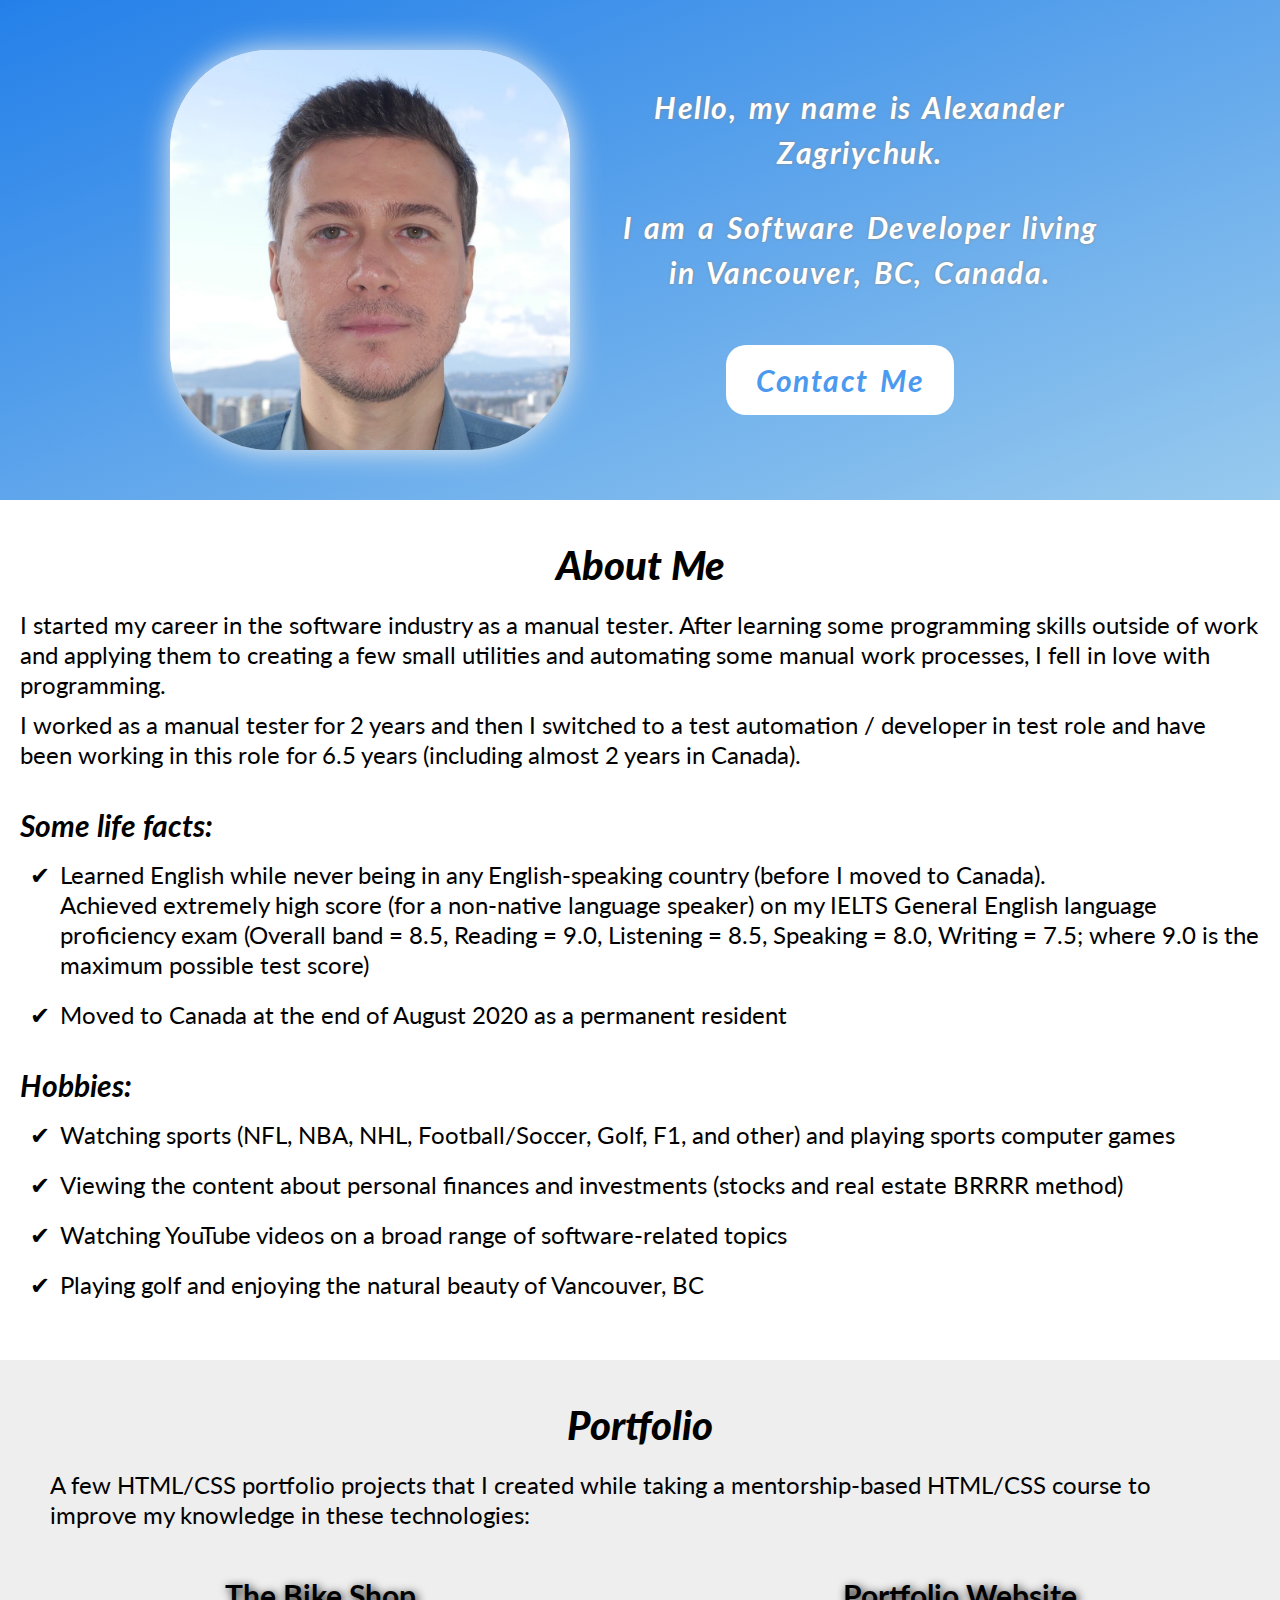
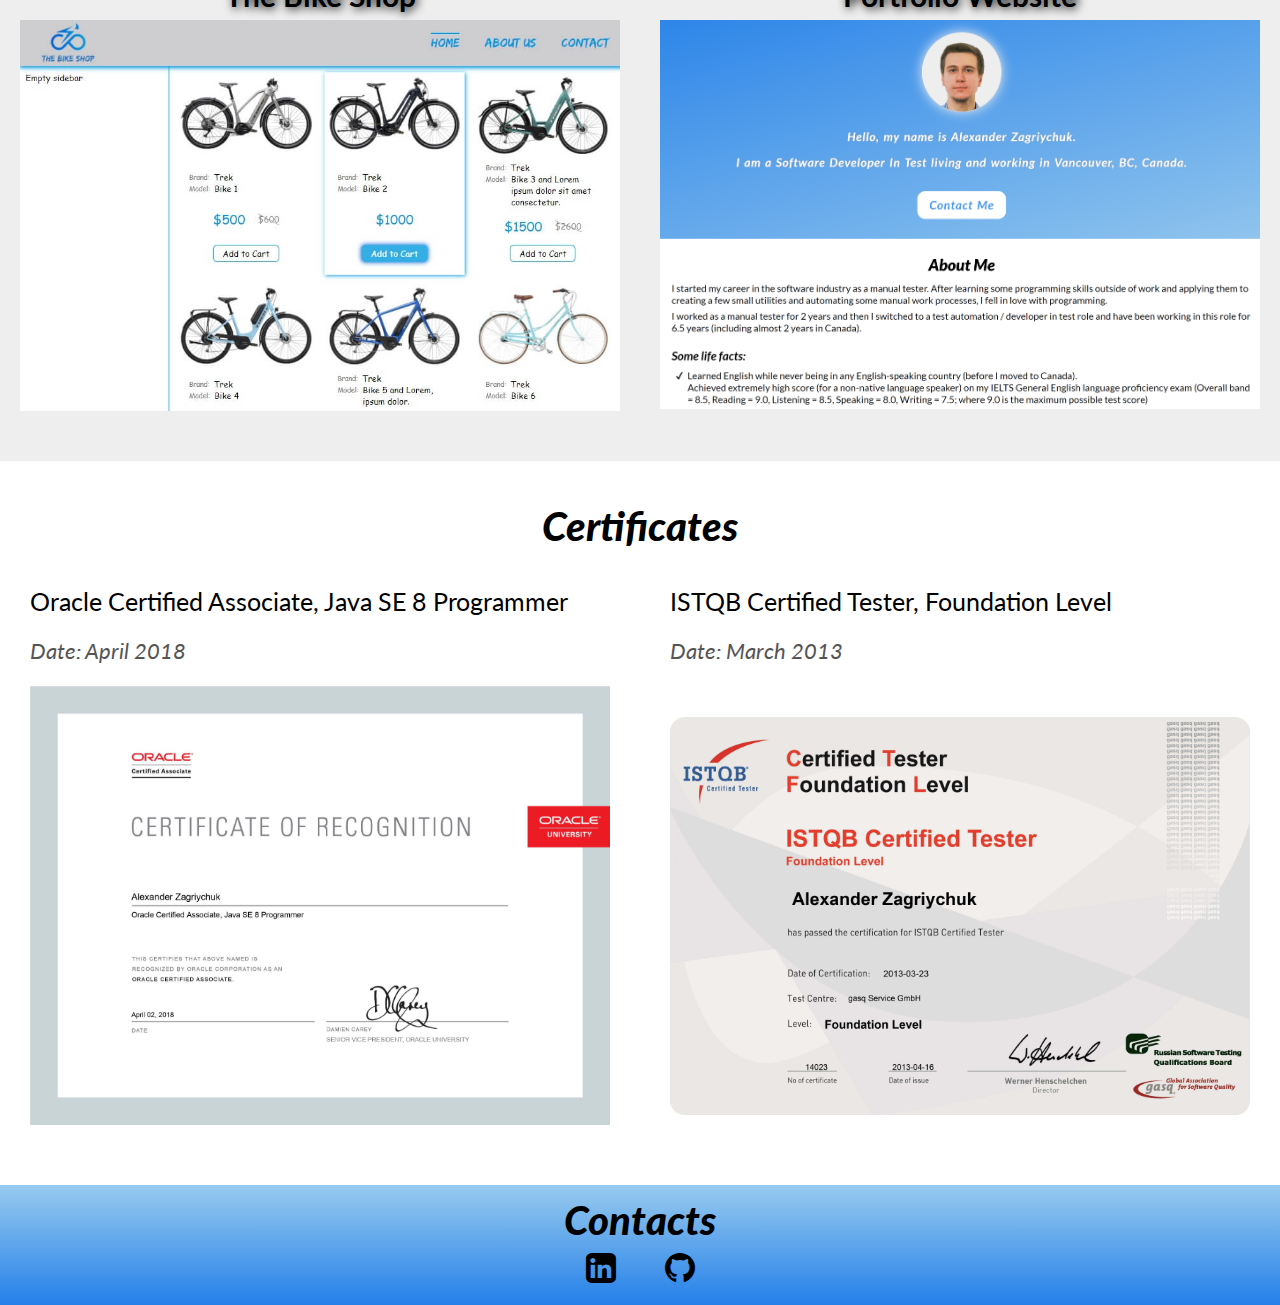
==== commit 58e5ca8e: "Updating my photo and the way it is shown on the page" ====
--- a/index.html
+++ b/index.html
@@ -13,15 +13,17 @@
 
 <body>
   <header class="intro">
-    <div class="wrapper flex-column-center">
+    <div class="wrapper flex-row-center">
       <div class="intro__photo">
-        <img src="./img/my%20photo.png" alt="My Photo">
+        <img src="./img/my_photo.jpg" alt="My Photo">
       </div>
-      <div class="intro__desc">
-        <p>Hello, my name is Alexander Zagriychuk.</p>
-        <p>I am a Software Developer In Test living and working in Vancouver, BC, Canada.</p>
+      <div class="flex-column-center">
+        <div class="intro__desc">
+          <p>Hello, my name is Alexander Zagriychuk.</p>
+          <p>I am a Software Developer living in Vancouver, BC, Canada.</p>
+        </div>
+        <a class="intro__contact-me" href="#contacts">Contact Me</a>
       </div>
-      <a class="intro__contact-me" href="#contacts">Contact Me</a>
     </div>
   </header> <!-- /intro -->
 
--- a/styles/style.css
+++ b/styles/style.css
@@ -24,6 +24,12 @@
   align-items: center;
 }
 
+.flex-row-center {
+  display: flex;
+  justify-content: center;
+  align-items: center;
+}
+
 section:nth-child(2n) {
   background-color: #fff;
 }
@@ -41,18 +47,18 @@
 }
 
 .intro__photo {
+  flex: 400px 0 0;
+  height: 400px;
   background-color: #eee;
-  border-radius: 50%;
+  border-radius: 25%;
+  overflow: hidden;
   box-shadow: 0 0 30px 0px #eee;
-  margin: 0 auto;
-  height: 200px;
-  width: 200px;
 }
 
 .intro__photo img {
-  border-radius: 50%;
-  object-fit: contain;
-  width: 100%;
+  object-fit: cover;
+  width: 100%;
+  height: 100%;
 }
 
 .intro__desc {
@@ -65,11 +71,12 @@
   letter-spacing: 0.05em;
   line-height: 1.5em;
   word-spacing: 0.1em;
-  margin-top: 20px;
-}
-
-.intro__desc p {
-  margin-top: 20px;
+  margin-left: 40px;
+  max-width: 500px;
+}
+
+.intro__desc p + p {
+  margin-top: 30px;
 }
 
 .intro__contact-me {
@@ -397,6 +404,15 @@
 ---------      media      ----------
 ------------------------------------*/
 @media (max-width: 1024px) {
+  .intro__photo {
+    flex: 350px 0 0;
+    height: 350px;
+  }
+
+  .intro__desc {
+    margin-left: 30px;
+  }
+
   .portfolio__disclaimer {
     margin: 30px 0 0;
   }
@@ -416,6 +432,23 @@
 }
 
 @media (max-width: 767px) {
+  .flex-row-center {
+    flex-wrap: wrap;
+  }
+
+  .intro__photo {
+    flex: 90% 0 0;
+    height: auto;
+  }
+
+  .intro__desc {
+    margin-left: 0px;
+  }
+
+  .intro__desc p {
+    margin-top: 30px;
+  }
+  
   .portfolio__project-info {
     position: relative;
     height: auto;
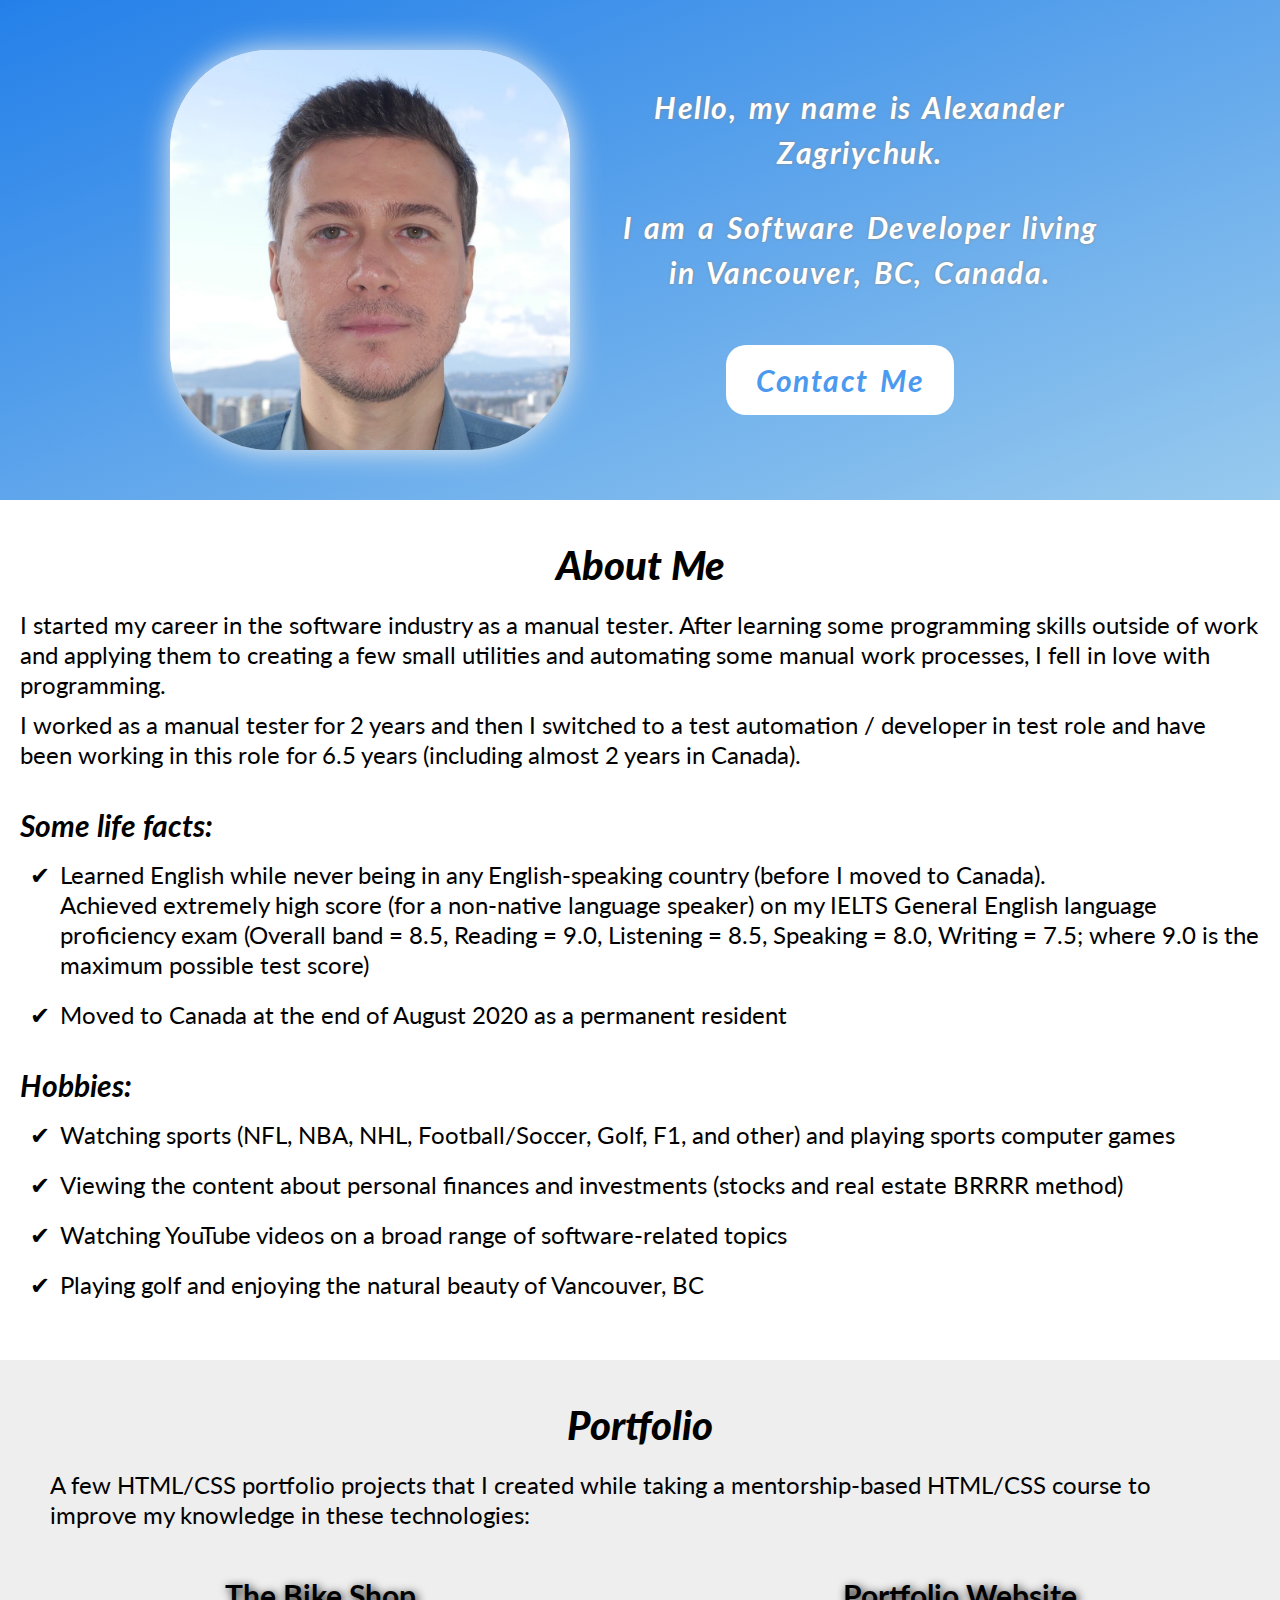
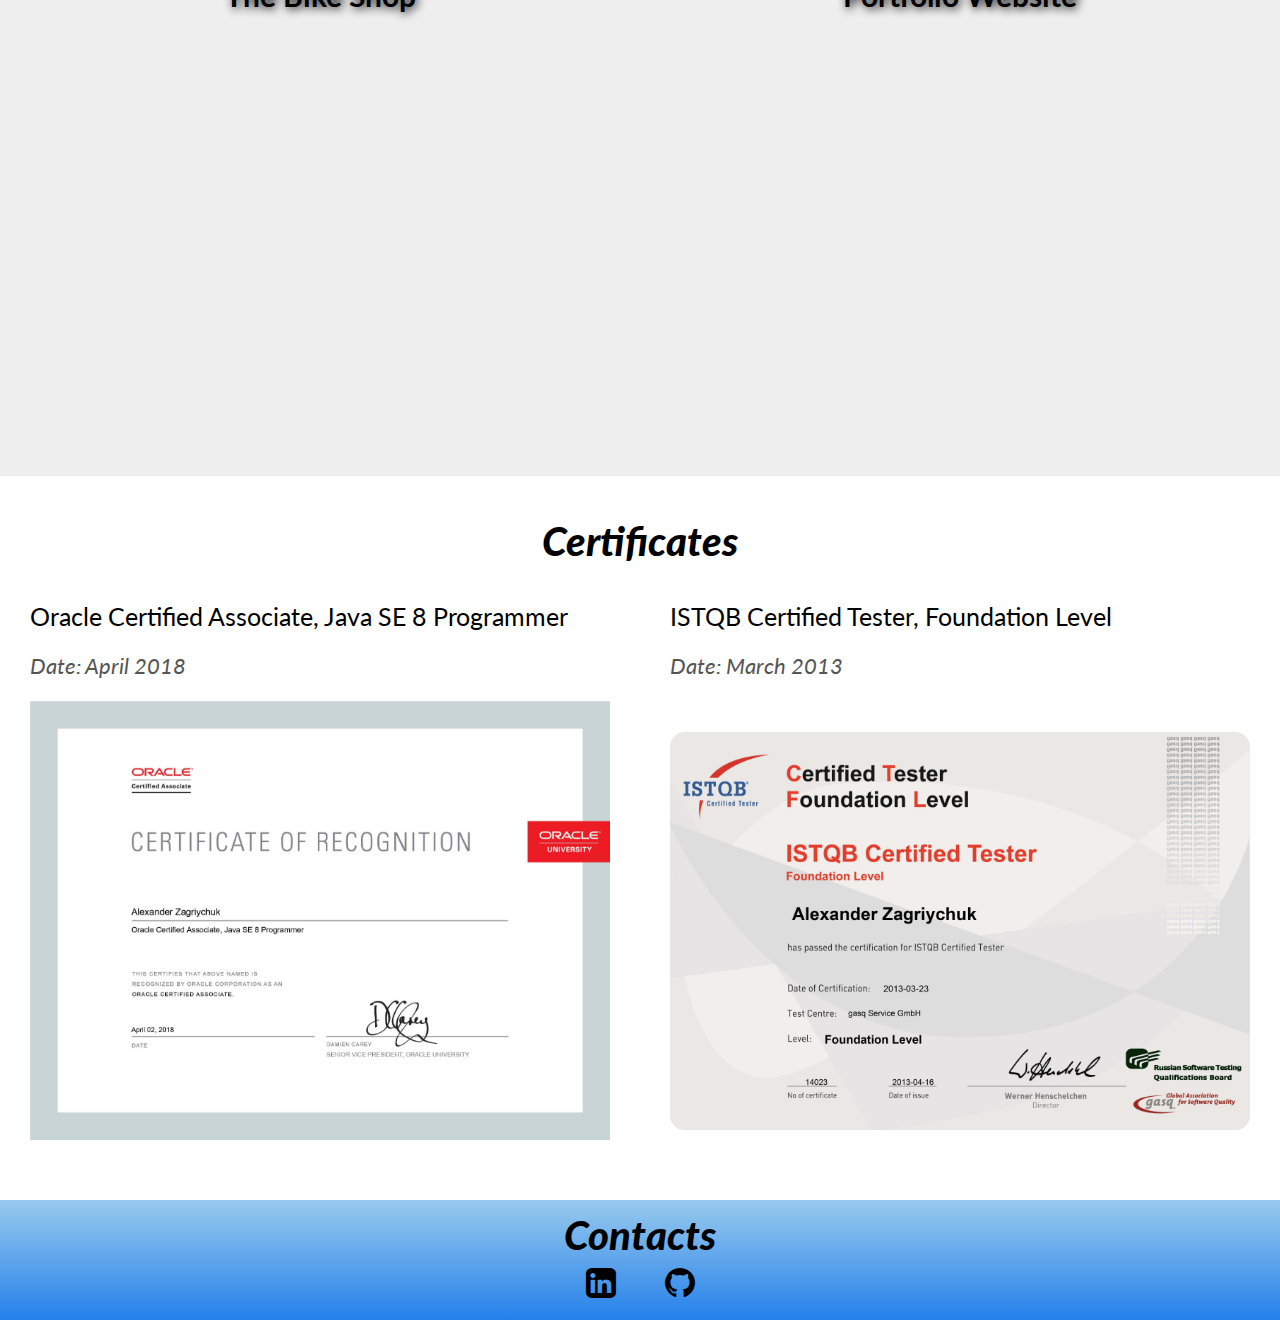
==== commit eda5b1b5: "Replacing portfolio project images with live preview of website inside iframe (without ability to in" ====
--- a/index.html
+++ b/index.html
@@ -59,10 +59,10 @@
       <h2 class="portfolio__title title">Portfolio</h2>
       <p class="portfolio__disclaimer">A few HTML/CSS portfolio projects that I created while taking a mentorship-based HTML/CSS course to improve my knowledge in these technologies:</p>
       <ul class="portfolio__list">
-        <li class="portfolio__project">
+        <li class="portfolio__project" tabindex="0">
           <h3 class="portfolio__project-title">The Bike Shop</h3>
-          <div class="portfolio__project-picture-and-info">
-            <img class="portfolio__project-picture" src="./img/The%20Bike%20Shop%20project.jpg" alt="The Bike Shop project">
+          <div class="portfolio__project-preview-and-info">
+            <iframe class="portfolio__project-preview" src="https://alexzagriychuk.com/bikeshop/" scrolling="no" tabindex="-1"></iframe>
             <div class="portfolio__project-info">
               <div class="portfolio__project-description short-description">
                 <p><span>Tech stack: HTML5, CSS3.</span> Responsive design was created by me from scratch. The website supports different browsers, including IE11.</p>
@@ -78,33 +78,33 @@
                 <a class="portfolio__project-show-info project-show-less">Show less...</a>
               </div>
               <div class="portfolio__project-links">
-                <a class="portfolio-project-link icon-desktop-1" href="./bikeshop/" target="_blank">Website</a>
-                <a class="portfolio-project-link icon-github-circled" href="https://github.com/AlexZagriychuk/html-css/tree/master/Task_1.5_Create_Bike_shop_website" target="_blank">Github</a>
+                <a class="portfolio-project-link icon-desktop-1" href="./bikeshop/" target="_blank" tabindex="-1">Website</a>
+                <a class="portfolio-project-link icon-github-circled" href="https://github.com/AlexZagriychuk/html-css/tree/master/Task_1.5_Create_Bike_shop_website" target="_blank" tabindex="-1">Github</a>
               </div>
             </div>
           </div>
         </li> <!-- /portfolio__project -->
 
-        <li class="portfolio__project">
+        <li class="portfolio__project" tabindex="0">
           <h3 class="portfolio__project-title">Portfolio Website</h3>
-          <div class="portfolio__project-picture-and-info">
-            <img class="portfolio__project-picture" src="./img/Portfolio.png" alt="Portfolio project">
+          <div class="portfolio__project-preview-and-info">
+            <iframe class="portfolio__project-preview" src="https://alexzagriychuk.com" scrolling="no" tabindex="-1"></iframe>
             <div class="portfolio__project-info">
               <div class="portfolio__project-description short-description">
-                <p><span>Tech stack: HTML5, CSS3, JavaScript.</span> Hosted the website on Netlify. Went through the problems with linking another website as a "subfolder" of the portfolio.</p>
+                <p><span>Tech stack: HTML5, CSS3, JavaScript.</span> Hosted the website on Netlify. Went through the problems with linking another website as a "nested route" of the portfolio.</p>
                 <a class="portfolio__project-show-info project-show-more">Show more...</a>
               </div>
               <div class="portfolio__project-description full-description">
                 <p>Tech stack: HTML5, CSS3, JavaScript.</p>
                 <ul>
                   <li>The portfolio website was created using HTML5, CSS3, and a little bit of JavaScript. Hosted the website on Netlify.</li>
-                  <li>Faced with a problem when attempted to display another website (The Bike Shop) as a "subfolder" of the portfolio website ("alexzagriychuk.com/bikeshop/"). Solved it by using the Netlify "_redirects" file with splat option activated ("/bikeshop/*  https://.../:splat 200").</li>
-                  <li>The second major problem I went through was that the "subfolder" website, opened by the URL without closing slash "/" ("alexzagriychuk.com/bikeshop"), would break after attempting to navigate to another page ("ABOUT US", "CONTACT"), because without the closing slash, all relative paths would try to get resources in the root page "alexzagriychuk.com/" rather than the current page "alexzagriychuk.com/bikeshop/". I created a workaround solution by adding the "Snippet injection" in the Netlify "Build & deploy" / "Post processing" section. This snippet adds JavaScript code before the end of the "head" section of the "subfolder" website`s index.html file. This code adds the slash at the end of the URL if the "subfolder" website is opened without the trailing slash in the URL.</li>
+                  <li>Faced with a problem when attempted to display another website (The Bike Shop) as a "nested route" of the portfolio website ("alexzagriychuk.com/bikeshop/"). Solved it by using the Netlify "_redirects" file with splat option activated ("/bikeshop/*  https://.../:splat 200").</li>
+                  <li>The second major problem I went through was that the "nested route" website, opened by the URL without closing slash "/" ("alexzagriychuk.com/bikeshop"), would break after attempting to navigate to another page ("ABOUT US", "CONTACT"), because without the closing slash, all relative paths would try to get resources in the root page "alexzagriychuk.com/" rather than the current page "alexzagriychuk.com/bikeshop/". I created a workaround solution by adding the "Snippet injection" in the Netlify "Build & deploy" / "Post processing" section. This snippet adds JavaScript code before the end of the "head" section of the "nested route" website`s index.html file. This code adds the slash at the end of the URL if the "nested route" website is opened without the trailing slash in the URL.</li>
                 </ul>
                 <a class="portfolio__project-show-info project-show-less">Show less...</a>
               </div>
               <div class="portfolio__project-links">
-                <a class="portfolio-project-link icon-github-circled" href="https://github.com/AlexZagriychuk/portfolio" target="_blank">Github</a>
+                <a class="portfolio-project-link icon-github-circled" href="https://github.com/AlexZagriychuk/portfolio" target="_blank" tabindex="-1">Github</a>
               </div>
             </div>
           </div>
--- a/styles/style.css
+++ b/styles/style.css
@@ -191,13 +191,31 @@
   transition: color 0.5s, text-shadow 0.5s, transform 0.5s;
 }
 
-.portfolio__project-picture-and-info {
+.portfolio__project-preview-and-info {
   position: relative;
   flex-grow: 1;
 }
 
-.portfolio__project-picture {
-  width: 100%;
+.portfolio__project-preview {
+  /* settings to preview a live website inside an iframe without the ability to interact with it */
+  overflow: hidden;
+  pointer-events: none;
+
+  width: 200% !important;
+  height: 200% !important;
+  min-height: 500px;
+
+  -ms-transform: scale(0.5);
+  -moz-transform: scale(0.5);
+  -o-transform: scale(0.5);
+  -webkit-transform: scale(0.5);
+  transform: scale(0.5);
+
+  -ms-transform-origin: 0 0;
+  -moz-transform-origin: 0 0;
+  -o-transform-origin: 0 0;
+  -webkit-transform-origin: 0 0;
+  transform-origin: 0 0;
 }
 
 .portfolio__project-info {
@@ -215,13 +233,13 @@
   width: 100%;
 }
 
-.portfolio__project:hover .portfolio__project-info {
+.portfolio__project:hover .portfolio__project-info, .portfolio__project:focus .portfolio__project-info {
   height: 30%;
   min-height: 160px;
   transition: height 1s, min-height 1s;
 }
 
-.portfolio__project:hover .portfolio__project-info.show-full-description {
+.portfolio__project:hover .portfolio__project-info.show-full-description, .portfolio__project:focus .portfolio__project-info.show-full-description {
   height: 100%;
   overflow-y: auto;
   transition: height 1s, min-height 1s;
@@ -403,6 +421,12 @@
 /*----------------------------------
 ---------      media      ----------
 ------------------------------------*/
+@media (max-width: 1480px) {
+  .portfolio__project-preview {
+    min-height: 400px;
+  }
+}
+
 @media (max-width: 1024px) {
   .intro__photo {
     flex: 350px 0 0;
@@ -418,7 +442,6 @@
   }
 
   .portfolio__project {
-    display: block;
     width: 95%;
   }
 
@@ -426,8 +449,12 @@
     margin-left: 0;
   }
 
-  .portfolio__project:hover .portfolio__project-info {
+  .portfolio__project:hover .portfolio__project-info, .portfolio__project:focus .portfolio__project-info {
     height: 20%;
+  }
+
+  .portfolio__project-preview {
+    min-height: 500px;
   }
 }
 
@@ -448,19 +475,9 @@
   .intro__desc p {
     margin-top: 30px;
   }
-  
-  .portfolio__project-info {
-    position: relative;
-    height: auto;
-  }
-
-  .portfolio__project:hover .portfolio__project-info {
-    height: auto;
-    min-height: 0;
-  }
-
-  .portfolio__project:hover .portfolio__project-info.show-full-description {
-    height: auto;
+
+  .portfolio__project-preview {
+    min-height: 400px;
   }
 
   .certificates__list li {
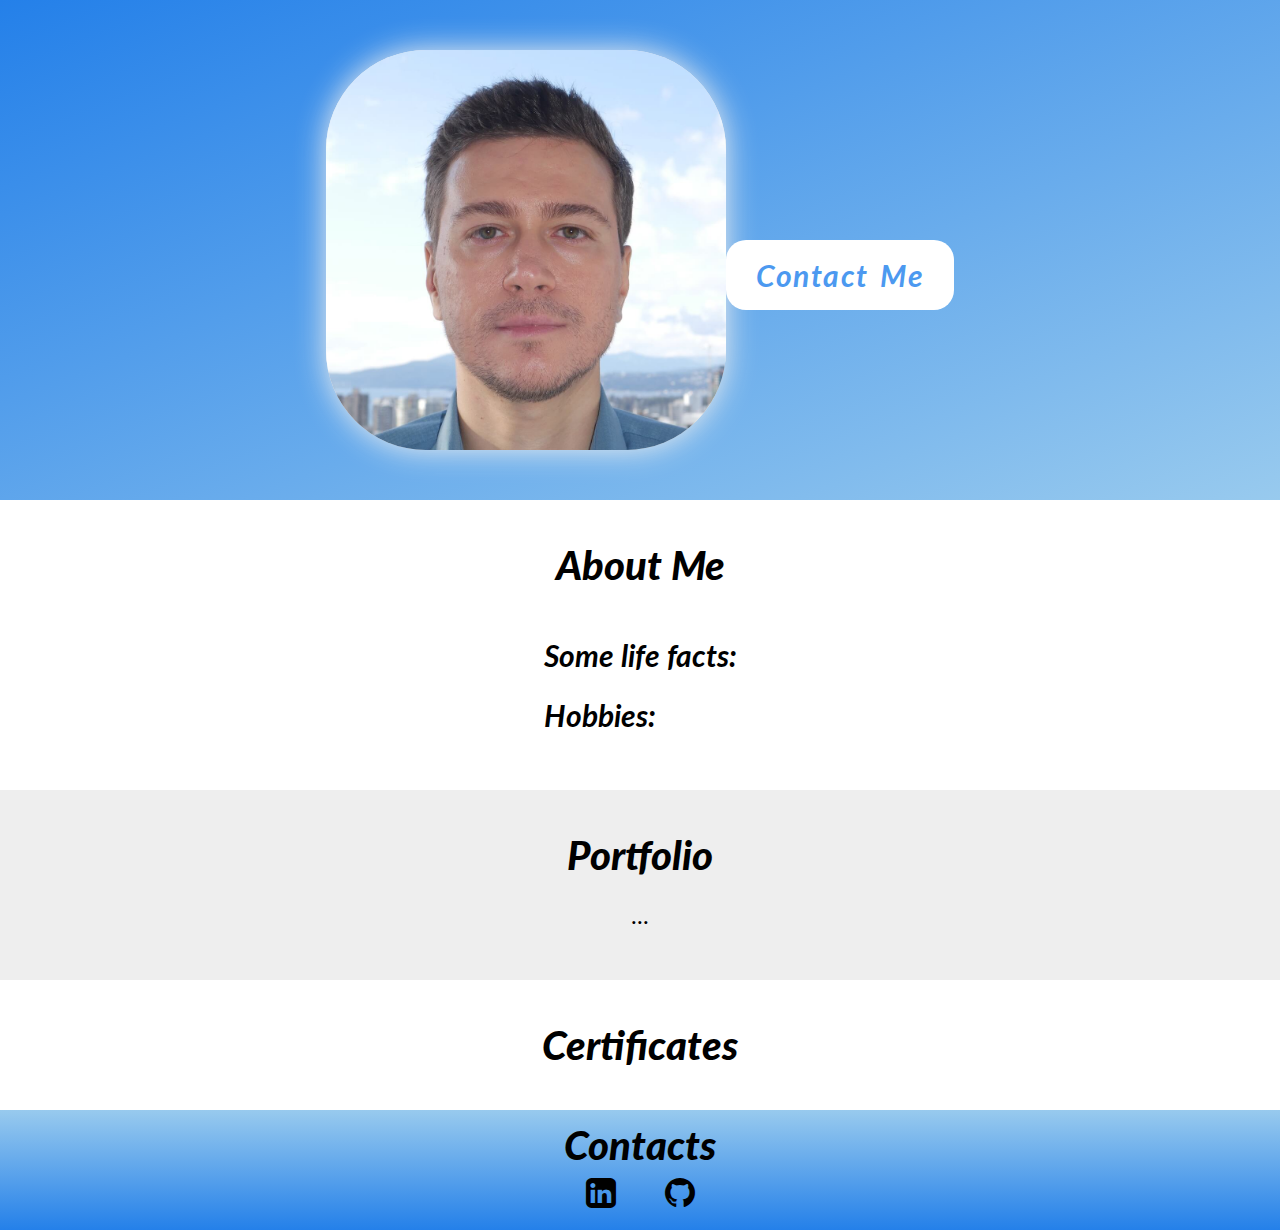
==== commit 0d5402a1: "Render content based on the data from JSON" ====
--- a/index.html
+++ b/index.html
@@ -19,8 +19,7 @@
       </div>
       <div class="flex-column-center">
         <div class="intro__desc">
-          <p>Hello, my name is Alexander Zagriychuk.</p>
-          <p>I am a Software Developer living in Vancouver, BC, Canada.</p>
+          <!-- Will be rendered from JSON (contentRenderer.js) -->
         </div>
         <a class="intro__contact-me" href="#contacts">Contact Me</a>
       </div>
@@ -31,23 +30,16 @@
     <div class="wrapper flex-column-center">
       <h2 class="about-me__title title">About Me</h2>
       <div class="about-me__text">
-        <p>I started my career in the software industry as a manual tester. After learning some programming skills outside of work and applying them to creating a few small utilities and automating some manual work processes, I fell in love with programming.</p>
-        <p>I worked as a manual tester for 2 years and then I switched to a test automation / developer in test role and have been working in this role for 6.5 years (including almost 2 years in Canada).</p>
+        <!-- Will be rendered from JSON (contentRenderer.js) -->
       </div>
       <div class="about-me__facts">
         <h3 class="about-me__facts-title">Some life facts:</h3>
-        <ul>
-          <li>Learned English while never being in any English-speaking country (before I moved to Canada).<br>
-              Achieved extremely high score (for a non-native language speaker) on my IELTS General English language proficiency exam (Overall band = 8.5, Reading = 9.0, Listening = 8.5, Speaking = 8.0, Writing = 7.5; where 9.0 is the maximum possible test score)
-          </li>
-          <li>Moved to Canada at the end of August 2020 as a permanent resident</li>
+        <ul id="about-me__life-facts-list">
+          <!-- Will be rendered from JSON (contentRenderer.js) -->
         </ul>
         <h3 class="about-me__facts-title">Hobbies:</h3>
-        <ul>
-          <li>Watching sports (NFL, NBA, NHL, Football/Soccer, Golf, F1, and other) and playing sports computer games</li>
-          <li>Viewing the content about personal finances and investments (stocks and real estate BRRRR method)</li>
-          <li>Watching YouTube videos on a broad range of software-related topics</li>
-          <li>Playing golf and enjoying the natural beauty of Vancouver, BC</li>
+        <ul id="about-me__hobbies-list">
+          <!-- Will be rendered from JSON (contentRenderer.js) -->
         </ul>
       </div>
 
@@ -57,58 +49,9 @@
   <section class="portfolio">
     <div class="wrapper flex-column-center">
       <h2 class="portfolio__title title">Portfolio</h2>
-      <p class="portfolio__disclaimer">A few HTML/CSS portfolio projects that I created while taking a mentorship-based HTML/CSS course to improve my knowledge in these technologies:</p>
+      <p class="portfolio__disclaimer">...</p>
       <ul class="portfolio__list">
-        <li class="portfolio__project" tabindex="0">
-          <h3 class="portfolio__project-title">The Bike Shop</h3>
-          <div class="portfolio__project-preview-and-info">
-            <iframe class="portfolio__project-preview" src="https://alexzagriychuk.com/bikeshop/" scrolling="no" tabindex="-1"></iframe>
-            <div class="portfolio__project-info">
-              <div class="portfolio__project-description short-description">
-                <p><span>Tech stack: HTML5, CSS3.</span> Responsive design was created by me from scratch. The website supports different browsers, including IE11.</p>
-                <a class="portfolio__project-show-info project-show-more">Show more...</a>
-              </div>
-              <div class="portfolio__project-description full-description">
-                <p>Tech stack: HTML5, CSS3</p>
-                <ul>
-                  <li>This responsive website was created using HTML5 and CSS3 only (except for the burger menu button in the mobile view) while trying to follow the BEM methodology.</li>
-                  <li>The website supports different browsers, including IE11.</li>
-                  <li>The website was designed by me from scratch (following the training task which required to create 3 pages: Home, About Us, and Contact), including the logo/favicon, which was designed in https://www.designevo.com/</li>
-                </ul>
-                <a class="portfolio__project-show-info project-show-less">Show less...</a>
-              </div>
-              <div class="portfolio__project-links">
-                <a class="portfolio-project-link icon-desktop-1" href="./bikeshop/" target="_blank" tabindex="-1">Website</a>
-                <a class="portfolio-project-link icon-github-circled" href="https://github.com/AlexZagriychuk/html-css/tree/master/Task_1.5_Create_Bike_shop_website" target="_blank" tabindex="-1">Github</a>
-              </div>
-            </div>
-          </div>
-        </li> <!-- /portfolio__project -->
-
-        <li class="portfolio__project" tabindex="0">
-          <h3 class="portfolio__project-title">Portfolio Website</h3>
-          <div class="portfolio__project-preview-and-info">
-            <iframe class="portfolio__project-preview" src="https://alexzagriychuk.com" scrolling="no" tabindex="-1"></iframe>
-            <div class="portfolio__project-info">
-              <div class="portfolio__project-description short-description">
-                <p><span>Tech stack: HTML5, CSS3, JavaScript.</span> Hosted the website on Netlify. Went through the problems with linking another website as a "nested route" of the portfolio.</p>
-                <a class="portfolio__project-show-info project-show-more">Show more...</a>
-              </div>
-              <div class="portfolio__project-description full-description">
-                <p>Tech stack: HTML5, CSS3, JavaScript.</p>
-                <ul>
-                  <li>The portfolio website was created using HTML5, CSS3, and a little bit of JavaScript. Hosted the website on Netlify.</li>
-                  <li>Faced with a problem when attempted to display another website (The Bike Shop) as a "nested route" of the portfolio website ("alexzagriychuk.com/bikeshop/"). Solved it by using the Netlify "_redirects" file with splat option activated ("/bikeshop/*  https://.../:splat 200").</li>
-                  <li>The second major problem I went through was that the "nested route" website, opened by the URL without closing slash "/" ("alexzagriychuk.com/bikeshop"), would break after attempting to navigate to another page ("ABOUT US", "CONTACT"), because without the closing slash, all relative paths would try to get resources in the root page "alexzagriychuk.com/" rather than the current page "alexzagriychuk.com/bikeshop/". I created a workaround solution by adding the "Snippet injection" in the Netlify "Build & deploy" / "Post processing" section. This snippet adds JavaScript code before the end of the "head" section of the "nested route" website`s index.html file. This code adds the slash at the end of the URL if the "nested route" website is opened without the trailing slash in the URL.</li>
-                </ul>
-                <a class="portfolio__project-show-info project-show-less">Show less...</a>
-              </div>
-              <div class="portfolio__project-links">
-                <a class="portfolio-project-link icon-github-circled" href="https://github.com/AlexZagriychuk/portfolio" target="_blank" tabindex="-1">Github</a>
-              </div>
-            </div>
-          </div>
-        </li> <!-- /portfolio__project -->
+        <!-- Will be rendered from JSON (contentRenderer.js) -->
       </ul>
     </div>
   </section> <!-- /portfolio -->
@@ -117,28 +60,7 @@
     <div class="wrapper flex-column-center">
       <h2 class="certificates__title title">Certificates</h2>
       <ul class="certificates__list">
-        <li>
-          <a class="certificates__cert" href="./resources/certificates/Java%208%20Certificate.pdf" target="_blank">
-            <div class="cert__desc">
-              <h3 class="cert__title">Oracle Certified Associate, Java SE 8 Programmer</h3>
-              <div class="cert__date">Date: April 2018</div>
-            </div>
-            <div class="cert__photo">
-              <img src="./resources/certificates/Java%208%20Certificate.jpg" alt="Java SE 8 Programmer Certificate">
-            </div>
-          </a>
-        </li>
-        <li>
-          <a class="certificates__cert" href="./resources/certificates/ISTQB%20Certificate.pdf" target="_blank">
-            <div class="cert__desc">
-              <h3 class="cert__title">ISTQB Certified Tester, Foundation Level</h3>
-              <div class="cert__date">Date: March 2013</div>
-            </div>
-            <div class="cert__photo">
-              <img src="./resources/certificates/ISTQB%20Certificate.jpg" alt="ISTQB Certificate">
-            </div>
-          </a>
-        </li>
+        <!-- Will be rendered from JSON (contentRenderer.js) -->
       </ul>
     </div>
   </section> <!-- /certificates -->
@@ -155,7 +77,7 @@
     </div>
   </footer> <!-- /footer -->
 
-  <script src="./scripts/main.js"></script>
+  <script type="module" src="./scripts/main.js"></script>
 </body>
 
 </html>--- a/styles/style.css
+++ b/styles/style.css
@@ -162,6 +162,7 @@
   overflow: hidden;
   position: relative;
   transition: border-color 0.5s, box-shadow 0.5s, transform 1s;
+  border-radius: 10px;
 }
 
 .portfolio__project:nth-child(2n) {
@@ -231,6 +232,8 @@
   overflow: hidden;
   transition: height 1s, min-height 1s;
   width: 100%;
+  border-top-left-radius: 10px;
+  border-top-right-radius: 10px;
 }
 
 .portfolio__project:hover .portfolio__project-info, .portfolio__project:focus .portfolio__project-info {
@@ -243,6 +246,9 @@
   height: 100%;
   overflow-y: auto;
   transition: height 1s, min-height 1s;
+
+  border-top-left-radius: 0;
+  border-top-right-radius: 0;
 }
 
 .portfolio__project-description {
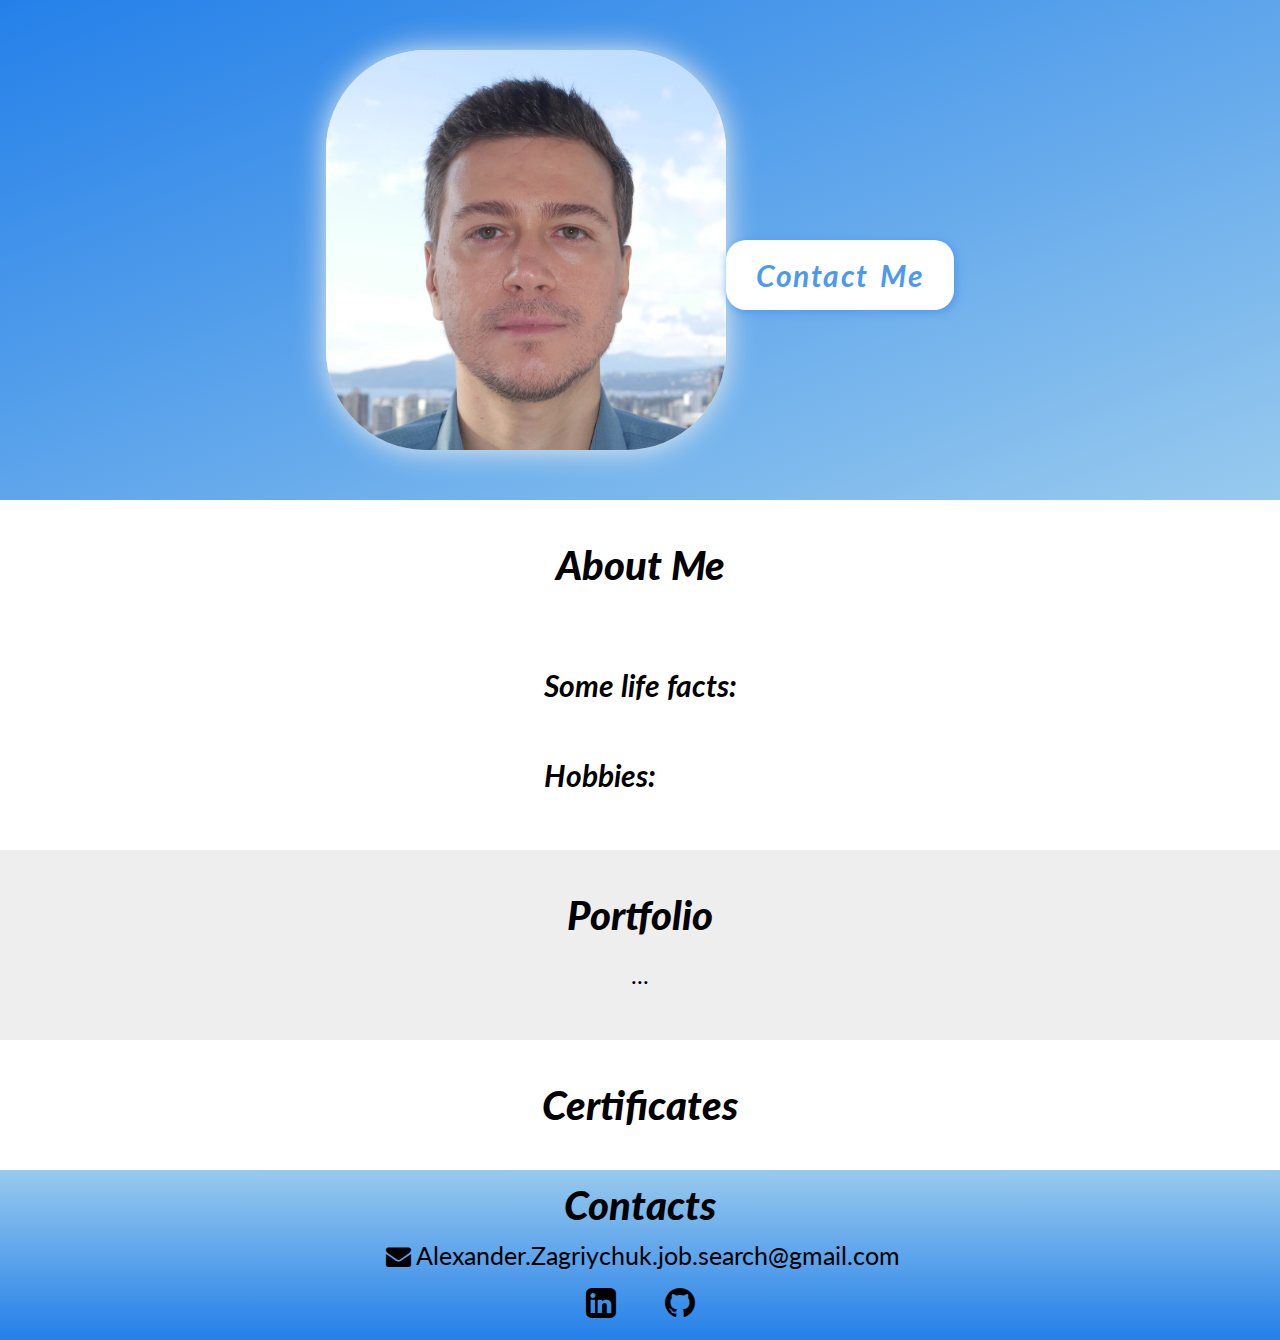
==== commit eb1cb903: "Added Email contact for job search + portfolio descriptions update" ====
--- a/index.html
+++ b/index.html
@@ -68,6 +68,12 @@
   <footer class="footer">
     <div class="wrapper flex-column-center">
       <h2 class="footer__title title" id="contacts">Contacts</h2>
+      <div class="footer__icons footer__contacts" id="contacts">
+        <ul>
+          <li><span class="icon-mail-alt">Alexander.Zagriychuk.job.search@gmail.com</span></li>
+        </ul>
+      </div>
+
       <div class="footer__icons footer__social">
         <ul>
           <li><a class="icon-linkedin-squared" href="https://www.linkedin.com/in/alexander-zagriychuk" target="_blank"></a></li>
--- a/styles/style.css
+++ b/styles/style.css
@@ -65,11 +65,11 @@
   color: #fff;
   font-size: 30px;
   font-style: italic;
-  font-weight: 700;
+  font-weight: bold;
   text-align: center;
   text-shadow: 0px 0px 3px #888;
   letter-spacing: 0.05em;
-  line-height: 1.5em;
+  line-height: 1.1em;
   word-spacing: 0.1em;
   margin-left: 40px;
   max-width: 500px;
@@ -82,6 +82,7 @@
 .intro__contact-me {
   background-color: #fff;
   border-radius: 20px;
+  box-shadow: 2px 2px 10px #4c99f0;
   color: #4c99f0;
   font-size: 30px;
   font-style: italic;
@@ -96,7 +97,7 @@
 .intro__contact-me:hover,
 .intro__contact-me:focus {
   background-color: #2480e9;
-  box-shadow: 2px 2px 10px 0 #2480e9;
+  box-shadow: 2px 2px 20px #fff;
   color: #fff;
   transition: color 0.2s, background-color 0.2s, box-shadow 0.2s;
 }
@@ -113,12 +114,12 @@
   margin-top: 30px;
 }
 
-.about-me__text p {
-  margin-bottom: 10px;
+.about-me__text p + p {
+  margin-top: 20px;
 }
 
 .about-me__facts-title {
-  margin: 30px 0 10px;
+  margin: 60px 0 10px;
   font-size: 30px;
   font-weight: 700;
   font-style: italic;
@@ -162,7 +163,9 @@
   overflow: hidden;
   position: relative;
   transition: border-color 0.5s, box-shadow 0.5s, transform 1s;
-  border-radius: 10px;
+  border: 1px solid #c2ccd8;
+  border-radius: 20px;
+  box-shadow: 5px 5px 10px #c2ccd8;
 }
 
 .portfolio__project:nth-child(2n) {
@@ -170,7 +173,8 @@
 }
 
 .portfolio__project:hover,
-.portfolio__project:focus {
+.portfolio__project:focus,
+.portfolio__project:focus-within {
   border-color: #2480e9;
   box-shadow: 0 0 10px 2px #2480e9;
   transition: border-color 0.5s, box-shadow 0.5s, transform 1s;
@@ -201,6 +205,7 @@
   /* settings to preview a live website inside an iframe without the ability to interact with it */
   overflow: hidden;
   pointer-events: none;
+  touch-action: none;
 
   width: 200% !important;
   height: 200% !important;
@@ -217,6 +222,16 @@
   -o-transform-origin: 0 0;
   -webkit-transform-origin: 0 0;
   transform-origin: 0 0;
+}
+
+.portfolio__project-preview-overlay {
+  position: absolute;
+  top: 0;
+  left: 0;
+  width: 100%;
+  height: 100%;
+  z-index: 10;
+  background-color: transparent;
 }
 
 .portfolio__project-info {
@@ -234,15 +249,20 @@
   width: 100%;
   border-top-left-radius: 10px;
   border-top-right-radius: 10px;
-}
-
-.portfolio__project:hover .portfolio__project-info, .portfolio__project:focus .portfolio__project-info {
+  z-index: 11;
+}
+
+.portfolio__project:hover .portfolio__project-info,
+.portfolio__project:focus .portfolio__project-info,
+.portfolio__project:focus-within .portfolio__project-info {
   height: 30%;
   min-height: 160px;
   transition: height 1s, min-height 1s;
 }
 
-.portfolio__project:hover .portfolio__project-info.show-full-description, .portfolio__project:focus .portfolio__project-info.show-full-description {
+.portfolio__project:hover .portfolio__project-info.show-full-description,
+.portfolio__project:focus .portfolio__project-info.show-full-description,
+.portfolio__project:focus-within .portfolio__project-info.show-full-description {
   height: 100%;
   overflow-y: auto;
   transition: height 1s, min-height 1s;
@@ -332,6 +352,9 @@
 .certificates__list li {
   margin-top: 30px;
   width: calc(50% - 20px); /* must be calc( 50% - [.certificates__list li:nth-child(2n)].margin-left / 2 ) */
+  border: 1px solid #c2ccd8;
+  border-radius: 20px;
+  box-shadow: 5px 5px 10px #c2ccd8;
 }
 
 .certificates__list li:nth-child(2n) {
@@ -455,12 +478,18 @@
     margin-left: 0;
   }
 
-  .portfolio__project:hover .portfolio__project-info, .portfolio__project:focus .portfolio__project-info {
+  .portfolio__project:hover .portfolio__project-info,
+  .portfolio__project:focus .portfolio__project-info,
+  .portfolio__project:focus-within .portfolio__project-info {
     height: 20%;
   }
 
   .portfolio__project-preview {
     min-height: 500px;
+  }
+
+  .portfolio-project-link + .portfolio-project-link {
+    margin-left: 30px;
   }
 }
 
@@ -486,6 +515,16 @@
     min-height: 400px;
   }
 
+  .portfolio__project:hover .portfolio__project-info,
+  .portfolio__project:focus .portfolio__project-info,
+  .portfolio__project:focus-within .portfolio__project-info {
+    min-height: 250px;
+  }
+
+  .portfolio-project-link + .portfolio-project-link {
+    margin-left: 20px;
+  }
+
   .certificates__list li {
     width: 100%;
   }
@@ -493,4 +532,10 @@
   .certificates__list li:nth-child(2n) {
     margin-left: 0;
   }
+}
+
+@media (max-width: 500px) {
+  .portfolio-project-link + .portfolio-project-link {
+    margin-left: 10px;
+  }
 }